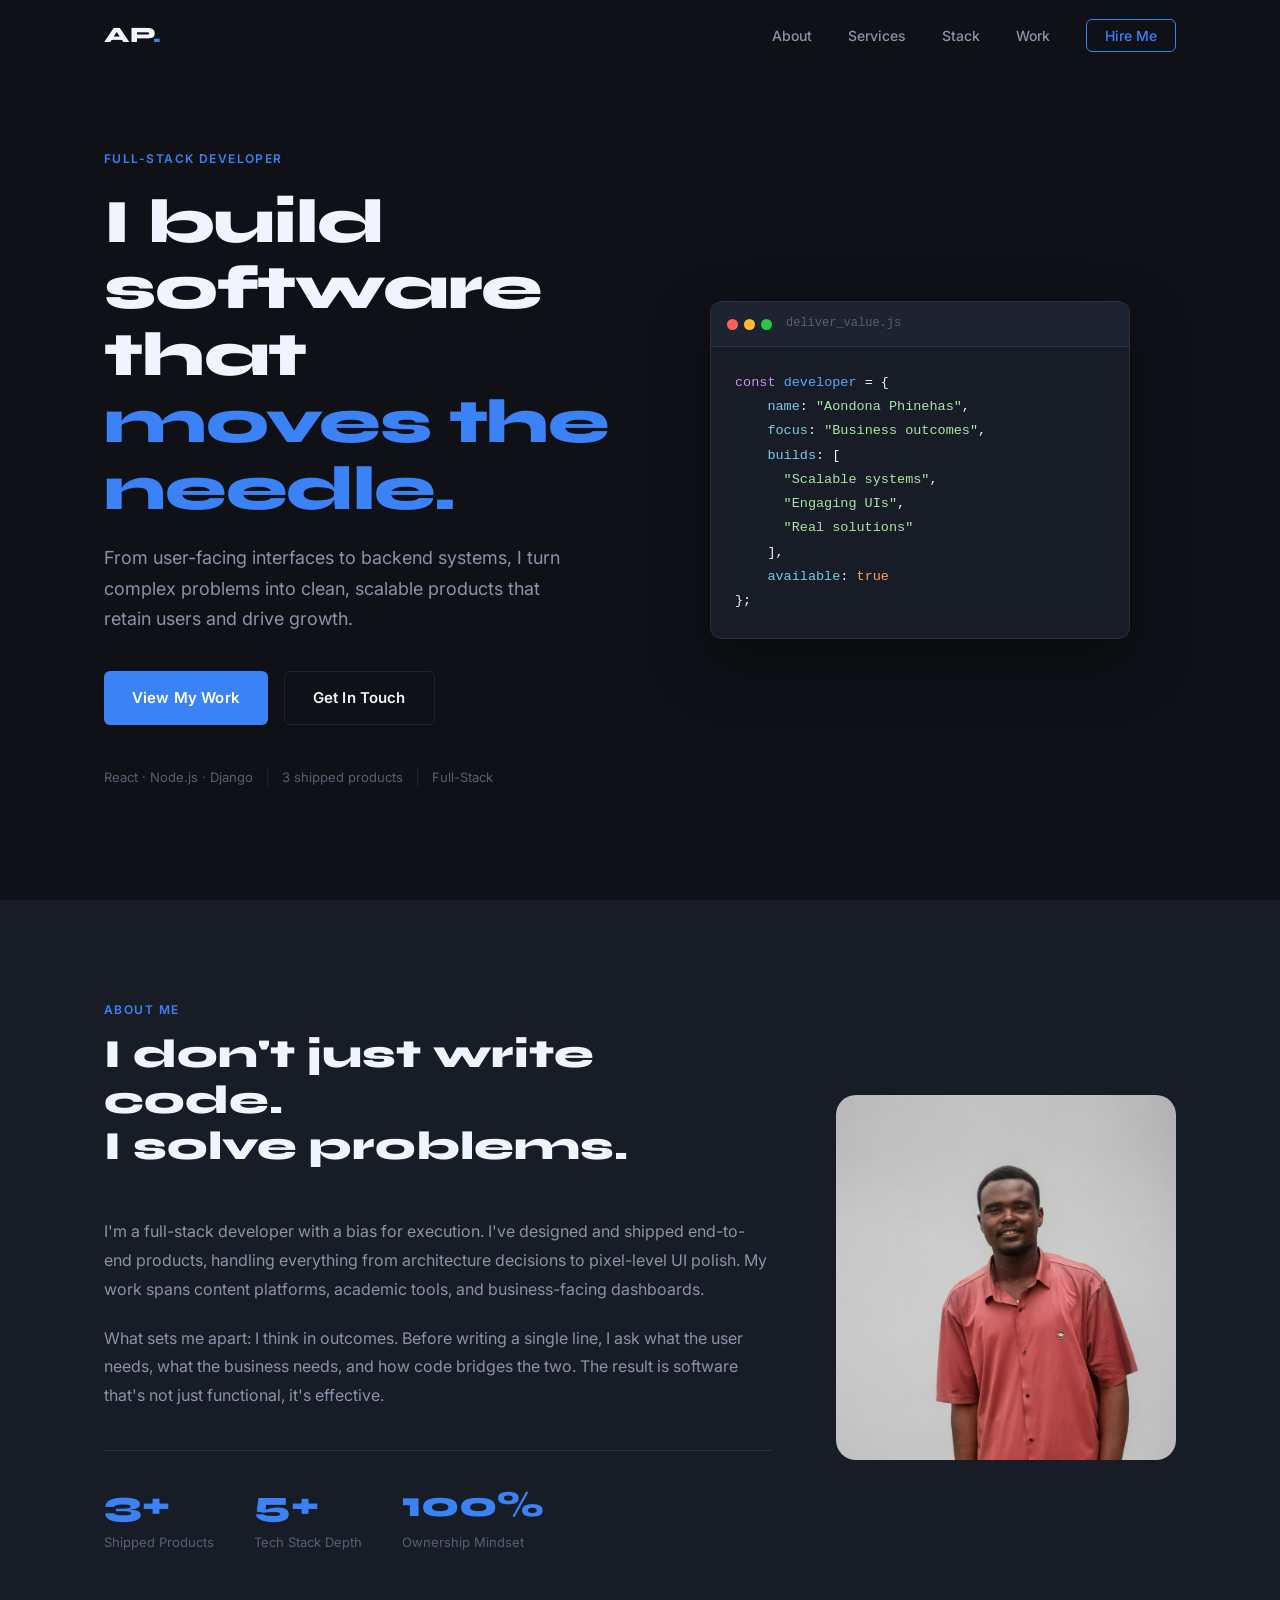
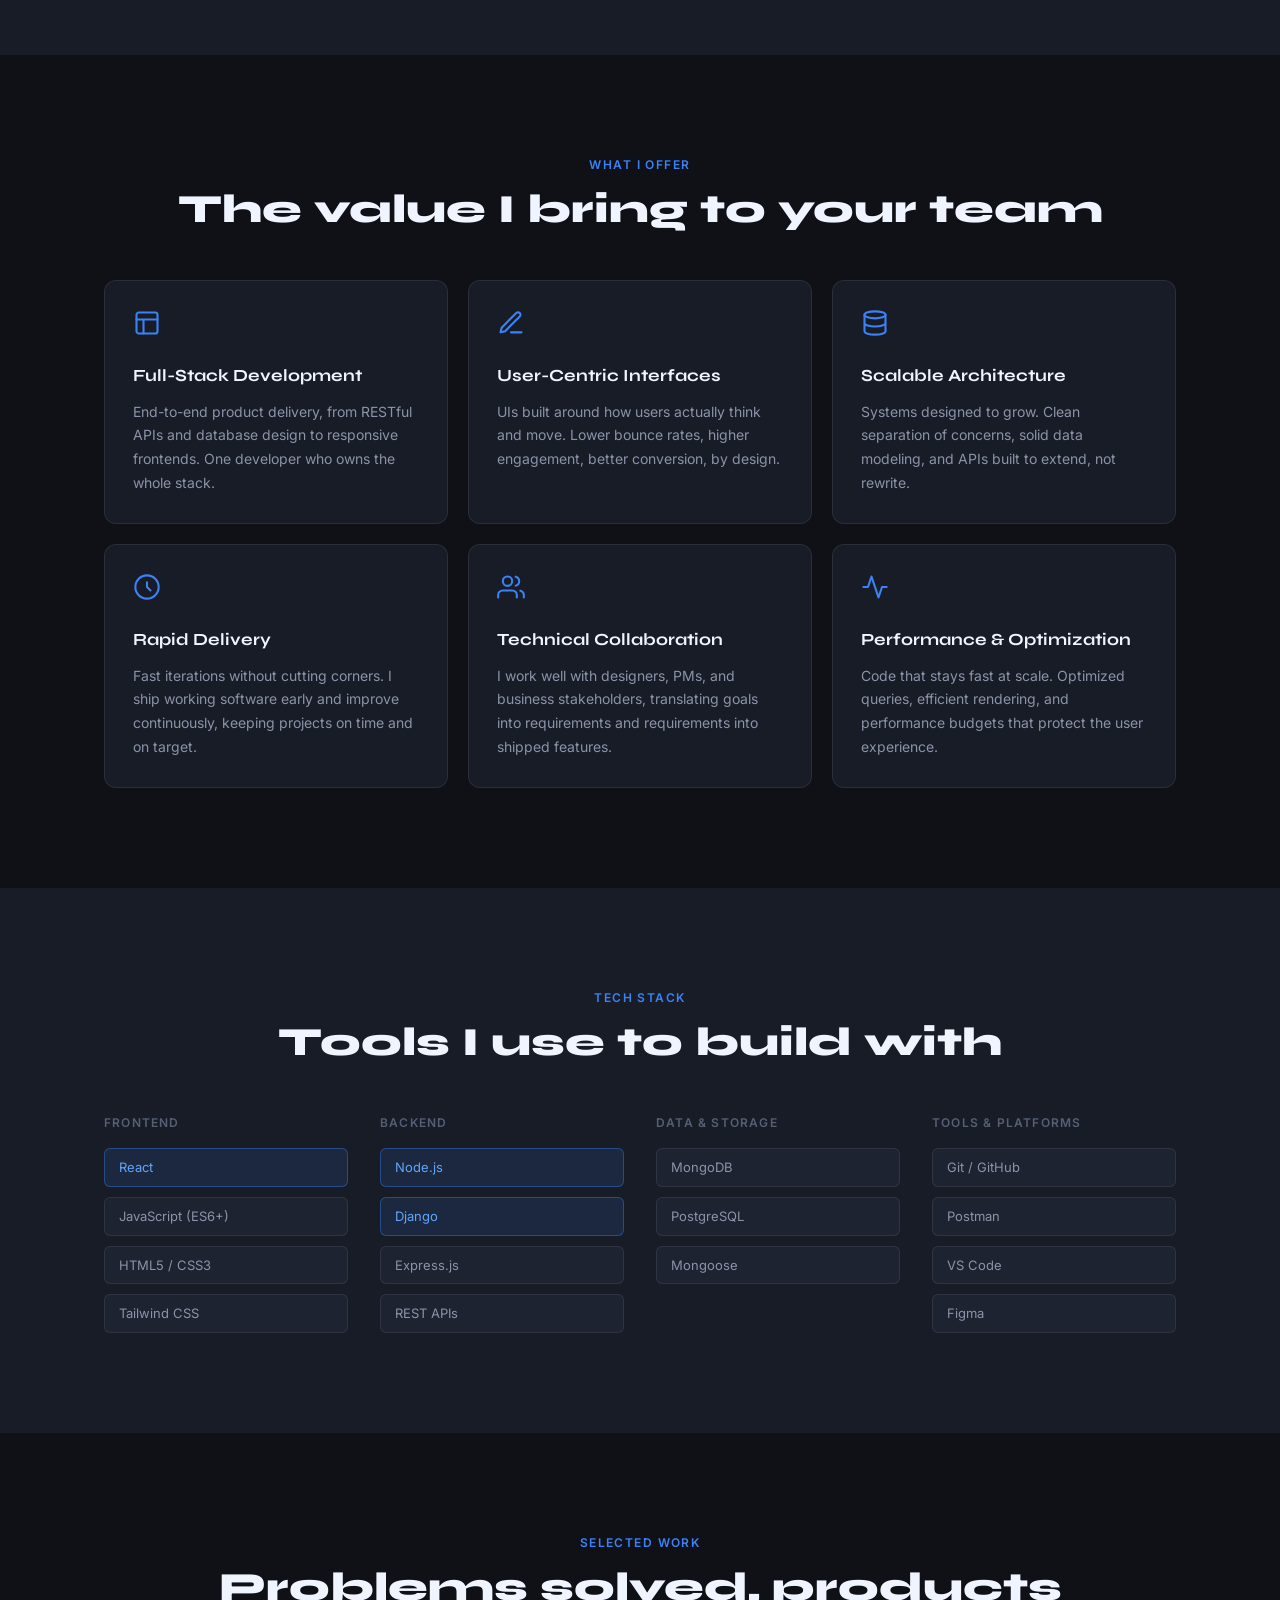
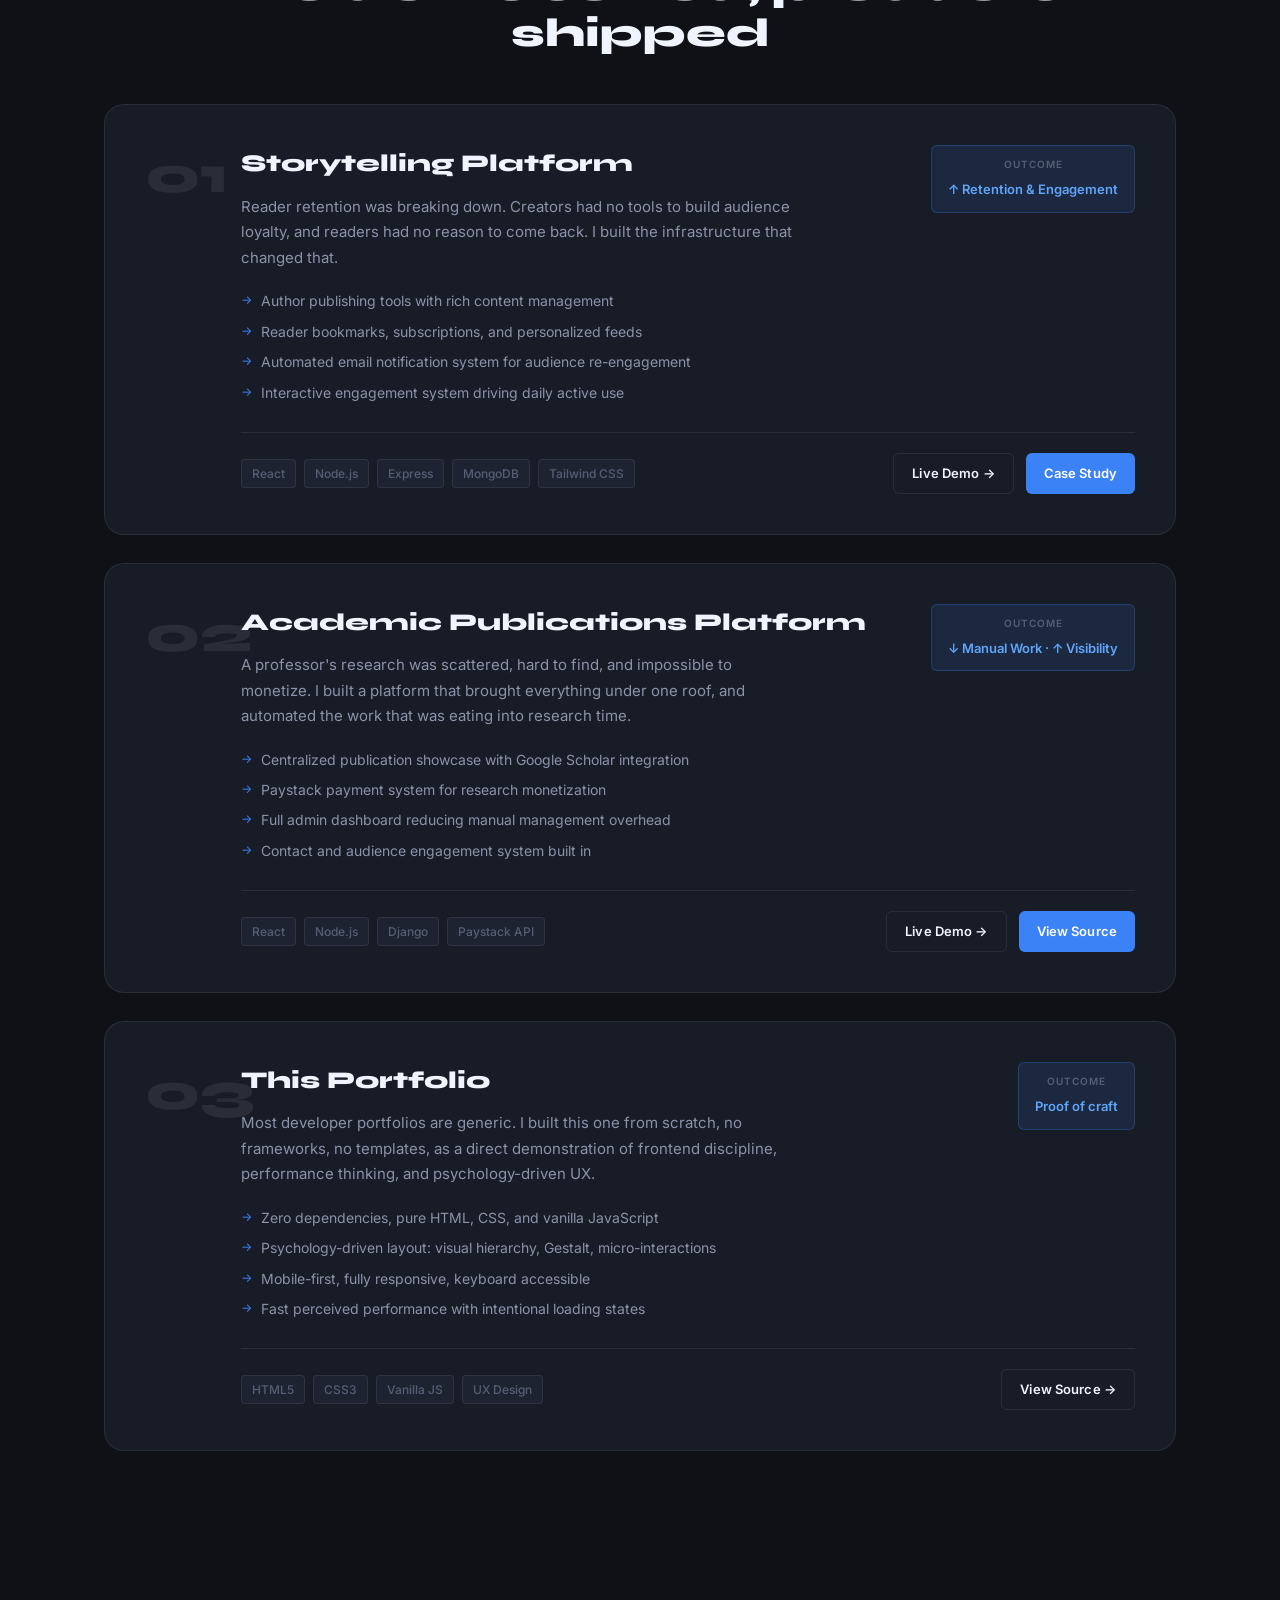
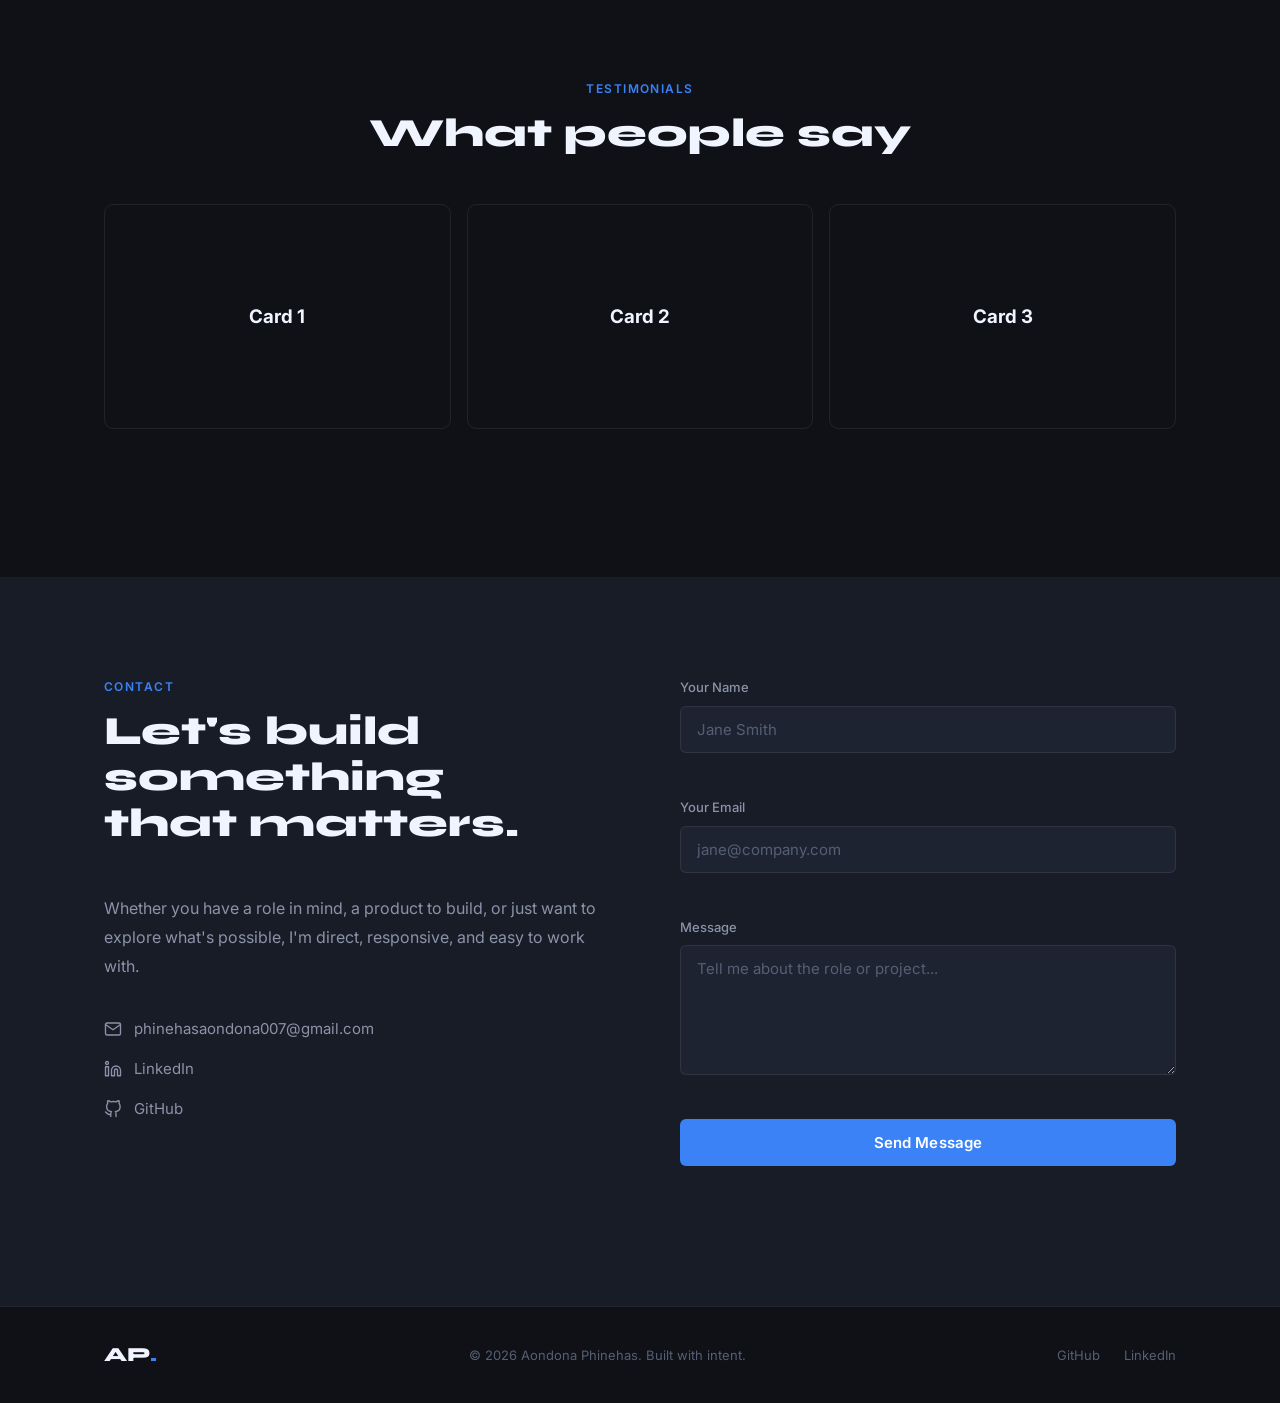
==== index.html @ 65d22b46 "changed index.html to root folder" ====
﻿<!DOCTYPE html>
<html lang="en">

<head>
    <meta charset="UTF-8" />
    <meta name="viewport" content="width=device-width, initial-scale=1.0" />
    <title>Aondona Phinehas, Full-Stack Developer</title>
    <meta name="description"
        content="Full-Stack Developer building scalable web applications that solve real business problems." />
    <link rel="stylesheet" href="../css/styles.css" />
    <link rel="preconnect" href="https://fonts.googleapis.com" />
    <link rel="preconnect" href="https://fonts.gstatic.com" crossorigin />
    <link href="https://fonts.googleapis.com/css2?family=Inter:wght@400;500;600&family=Syne:wght@700;800&display=swap"
        rel="stylesheet" />
</head>

<body>

    <!-- NAV -->
    <nav class="site-nav" id="siteNav">
        <div class="nav-inner">
            <a href="#hero" class="nav-wordmark">AP<span class="nav-dot">.</span></a>
            <ul class="nav-links" id="navLinks">
                <li><a href="#about">About</a></li>
                <li><a href="#services">Services</a></li>
                <li><a href="#stack">Stack</a></li>
                <li><a href="#projects">Work</a></li>
                <li><a href="#contact" class="nav-cta-link">Hire Me</a></li>
            </ul>
            <button class="nav-hamburger" id="navHamburger" aria-label="Toggle menu">
                <span></span><span></span><span></span>
            </button>
        </div>
    </nav>

    <!-- HERO -->
    <section class="hero" id="hero">
        <div class="hero-content">
            <p class="hero-eyebrow">Full-Stack Developer</p>
            <h1 class="hero-headline">
                I build software that<br />
                <span class="hero-highlight">moves the needle.</span>
            </h1>
            <p class="hero-subheadline">
                From user-facing interfaces to backend systems, I turn complex problems into
                clean, scalable products that retain users and drive growth.
            </p>
            <div class="hero-actions">
                <a href="#projects" class="btn btn-primary">View My Work</a>
                <a href="#contact" class="btn btn-ghost">Get In Touch</a>
            </div>
            <div class="hero-social-proof">
                <span class="proof-item">React · Node.js · Django</span>
                <span class="proof-divider">|</span>
                <span class="proof-item">3 shipped products</span>
                <span class="proof-divider">|</span>
                <span class="proof-item">Full-Stack</span>
            </div>
        </div>
        <div class="hero-visual" aria-hidden="true">
            <div class="hero-code-block">
                <div class="code-bar">
                    <span class="dot red"></span><span class="dot yellow"></span><span class="dot green"></span>
                    <span class="code-filename">deliver_value.js</span>
                </div>
                <pre class="code-body"><code><span class="c-keyword">const</span> <span class="c-var">developer</span> = {
    <span class="c-key">name</span>: <span class="c-str">"Aondona Phinehas"</span>,
    <span class="c-key">focus</span>: <span class="c-str">"Business outcomes"</span>,
    <span class="c-key">builds</span>: [
      <span class="c-str">"Scalable systems"</span>,
      <span class="c-str">"Engaging UIs"</span>,
      <span class="c-str">"Real solutions"</span>
    ],
    <span class="c-key">available</span>: <span class="c-bool">true</span>
};</code></pre>
            </div>
        </div>
    </section>

    <!-- ABOUT -->
    <section class="about section-pad" id="about">
        <div class="container">
            <div class="about-grid">
                <div class="about-text">
                    <p class="section-label">About Me</p>
                    <h2 class="section-heading">I don't just write code.<br />I solve problems.</h2>
                    <p class="about-body">
                        I'm a full-stack developer with a bias for execution. I've designed and shipped
                        end-to-end products, handling everything from architecture decisions to pixel-level
                        UI polish. My work spans content platforms, academic tools, and business-facing dashboards.
                    </p>
                    <p class="about-body">
                        What sets me apart: I think in outcomes. Before writing a single line, I ask what the
                        user needs, what the business needs, and how code bridges the two. The result is software
                        that's not just functional, it's effective.
                    </p>
                    <div class="about-stats">
                        <div class="stat-item">
                            <span class="stat-number">3+</span>
                            <span class="stat-label">Shipped Products</span>
                        </div>
                        <div class="stat-item">
                            <span class="stat-number">5+</span>
                            <span class="stat-label">Tech Stack Depth</span>
                        </div>
                        <div class="stat-item">
                            <span class="stat-number">100%</span>
                            <span class="stat-label">Ownership Mindset</span>
                        </div>
                    </div>
                </div>
                <div class="about-image-wrap">
                    <!-- <div class="about-image-placeholder">
              <div class="placeholder-initials">AP</div>
              <p class="placeholder-note">Your photo here</p>
            </div> -->
                    <img src="../assets/profile_pic.jpeg"
                        style="background-position: cover;background-size: cover; border-radius: 20px;" alt="AP">
                </div>
            </div>
        </div>
    </section>

    <!-- SERVICES -->
    <section class="services section-pad" id="services">
        <div class="container">
            <p class="section-label centered">What I Offer</p>
            <h2 class="section-heading centered">The value I bring to your team</h2>
            <div class="services-grid">

                <div class="service-card">
                    <div class="service-icon" aria-hidden="true">
                        <svg width="28" height="28" viewBox="0 0 24 24" fill="none" stroke="currentColor"
                            stroke-width="1.8" stroke-linecap="round" stroke-linejoin="round">
                            <rect x="3" y="3" width="18" height="18" rx="2" />
                            <path d="M3 9h18M9 21V9" />
                        </svg>
                    </div>
                    <h3 class="service-title">Full-Stack Development</h3>
                    <p class="service-description">
                        End-to-end product delivery, from RESTful APIs and database design to
                        responsive frontends. One developer who owns the whole stack.
                    </p>
                </div>

                <div class="service-card">
                    <div class="service-icon" aria-hidden="true">
                        <svg width="28" height="28" viewBox="0 0 24 24" fill="none" stroke="currentColor"
                            stroke-width="1.8" stroke-linecap="round" stroke-linejoin="round">
                            <path d="M12 20h9M16.5 3.5a2.121 2.121 0 013 3L7 19l-4 1 1-4L16.5 3.5z" />
                        </svg>
                    </div>
                    <h3 class="service-title">User-Centric Interfaces</h3>
                    <p class="service-description">
                        UIs built around how users actually think and move. Lower bounce rates,
                        higher engagement, better conversion, by design.
                    </p>
                </div>

                <div class="service-card">
                    <div class="service-icon" aria-hidden="true">
                        <svg width="28" height="28" viewBox="0 0 24 24" fill="none" stroke="currentColor"
                            stroke-width="1.8" stroke-linecap="round" stroke-linejoin="round">
                            <ellipse cx="12" cy="5" rx="9" ry="3" />
                            <path d="M21 12c0 1.66-4 3-9 3s-9-1.34-9-3M3 5v14c0 1.66 4 3 9 3s9-1.34 9-3V5" />
                        </svg>
                    </div>
                    <h3 class="service-title">Scalable Architecture</h3>
                    <p class="service-description">
                        Systems designed to grow. Clean separation of concerns, solid data
                        modeling, and APIs built to extend, not rewrite.
                    </p>
                </div>

                <div class="service-card">
                    <div class="service-icon" aria-hidden="true">
                        <svg width="28" height="28" viewBox="0 0 24 24" fill="none" stroke="currentColor"
                            stroke-width="1.8" stroke-linecap="round" stroke-linejoin="round">
                            <circle cx="12" cy="12" r="10" />
                            <path d="M12 8v4l3 3" />
                        </svg>
                    </div>
                    <h3 class="service-title">Rapid Delivery</h3>
                    <p class="service-description">
                        Fast iterations without cutting corners. I ship working software early
                        and improve continuously, keeping projects on time and on target.
                    </p>
                </div>

                <div class="service-card">
                    <div class="service-icon" aria-hidden="true">
                        <svg width="28" height="28" viewBox="0 0 24 24" fill="none" stroke="currentColor"
                            stroke-width="1.8" stroke-linecap="round" stroke-linejoin="round">
                            <path d="M17 21v-2a4 4 0 00-4-4H5a4 4 0 00-4 4v2" />
                            <circle cx="9" cy="7" r="4" />
                            <path d="M23 21v-2a4 4 0 00-3-3.87M16 3.13a4 4 0 010 7.75" />
                        </svg>
                    </div>
                    <h3 class="service-title">Technical Collaboration</h3>
                    <p class="service-description">
                        I work well with designers, PMs, and business stakeholders, translating
                        goals into requirements and requirements into shipped features.
                    </p>
                </div>

                <div class="service-card">
                    <div class="service-icon" aria-hidden="true">
                        <svg width="28" height="28" viewBox="0 0 24 24" fill="none" stroke="currentColor"
                            stroke-width="1.8" stroke-linecap="round" stroke-linejoin="round">
                            <polyline points="22 12 18 12 15 21 9 3 6 12 2 12" />
                        </svg>
                    </div>
                    <h3 class="service-title">Performance & Optimization</h3>
                    <p class="service-description">
                        Code that stays fast at scale. Optimized queries, efficient rendering,
                        and performance budgets that protect the user experience.
                    </p>
                </div>

            </div>
        </div>
    </section>

    <!-- TECH STACK -->
    <section class="stack section-pad" id="stack">
        <div class="container">
            <p class="section-label centered">Tech Stack</p>
            <h2 class="section-heading centered">Tools I use to build with</h2>
            <div class="stack-categories">

                <div class="stack-category">
                    <h4 class="stack-category-label">Frontend</h4>
                    <div class="stack-pills">
                        <span class="stack-pill primary">React</span>
                        <span class="stack-pill">JavaScript (ES6+)</span>
                        <span class="stack-pill">HTML5 / CSS3</span>
                        <span class="stack-pill">Tailwind CSS</span>
                    </div>
                </div>

                <div class="stack-category">
                    <h4 class="stack-category-label">Backend</h4>
                    <div class="stack-pills">
                        <span class="stack-pill primary">Node.js</span>
                        <span class="stack-pill primary">Django</span>
                        <span class="stack-pill">Express.js</span>
                        <span class="stack-pill">REST APIs</span>
                    </div>
                </div>

                <div class="stack-category">
                    <h4 class="stack-category-label">Data & Storage</h4>
                    <div class="stack-pills">
                        <span class="stack-pill">MongoDB</span>
                        <span class="stack-pill">PostgreSQL</span>
                        <span class="stack-pill">Mongoose</span>
                    </div>
                </div>

                <div class="stack-category">
                    <h4 class="stack-category-label">Tools & Platforms</h4>
                    <div class="stack-pills">
                        <span class="stack-pill">Git / GitHub</span>
                        <span class="stack-pill">Postman</span>
                        <span class="stack-pill">VS Code</span>
                        <span class="stack-pill">Figma</span>
                    </div>
                </div>

            </div>
        </div>
    </section>

    <!-- PROJECTS -->
    <section class="projects section-pad" id="projects">
        <div class="container">
            <p class="section-label centered">Selected Work</p>
            <h2 class="section-heading centered">Problems solved, products shipped</h2>

            <!-- Project 1 -->
            <article class="project-card" id="project-storytelling">
                <div class="project-number" aria-hidden="true">01</div>
                <div class="project-content">
                    <div class="project-header">
                        <div>
                            <h3 class="project-title">Storytelling Platform</h3>
                            <p class="project-problem">
                                Reader retention was breaking down. Creators had no tools to build audience loyalty,
                                and readers had no reason to come back. I built the infrastructure that changed that.
                            </p>
                        </div>
                        <div class="project-outcome-badge">
                            <span class="outcome-label">Outcome</span>
                            <span class="outcome-value">↑ Retention & Engagement</span>
                        </div>
                    </div>
                    <ul class="project-features">
                        <li>Author publishing tools with rich content management</li>
                        <li>Reader bookmarks, subscriptions, and personalized feeds</li>
                        <li>Automated email notification system for audience re-engagement</li>
                        <li>Interactive engagement system driving daily active use</li>
                    </ul>
                    <div class="project-footer">
                        <div class="project-tags">
                            <span class="tag">React</span>
                            <span class="tag">Node.js</span>
                            <span class="tag">Express</span>
                            <span class="tag">MongoDB</span>
                            <span class="tag">Tailwind CSS</span>
                        </div>
                        <div class="project-links">
                            <a href="https://gettystories.onrender.com" class="btn btn-sm btn-ghost">Live Demo →</a>
                            <a href="https://github.com/Mtsegh/blog-app" class="btn btn-sm btn-primary">Case
                                Study</a>
                        </div>
                    </div>
                </div>
            </article>

            <!-- Project 2 -->
            <article class="project-card" id="project-academic">
                <div class="project-number" aria-hidden="true">02</div>
                <div class="project-content">
                    <div class="project-header">
                        <div>
                            <h3 class="project-title">Academic Publications Platform</h3>
                            <p class="project-problem">
                                A professor's research was scattered, hard to find, and impossible to monetize.
                                I built a platform that brought everything under one roof, and automated the work
                                that was eating into research time.
                            </p>
                        </div>
                        <div class="project-outcome-badge">
                            <span class="outcome-label">Outcome</span>
                            <span class="outcome-value">↓ Manual Work · ↑ Visibility</span>
                        </div>
                    </div>
                    <ul class="project-features">
                        <li>Centralized publication showcase with Google Scholar integration</li>
                        <li>Paystack payment system for research monetization</li>
                        <li>Full admin dashboard reducing manual management overhead</li>
                        <li>Contact and audience engagement system built in</li>
                    </ul>
                    <div class="project-footer">
                        <div class="project-tags">
                            <span class="tag">React</span>
                            <span class="tag">Node.js</span>
                            <span class="tag">Django</span>
                            <span class="tag">Paystack API</span>
                        </div>
                        <div class="project-links">
                            <a href="https://mtsegh.pythonanywhere.com" class="btn btn-sm btn-ghost">Live Demo →</a>
                            <a href="https://github.com/Mtsegh/professor_app" class="btn btn-sm btn-primary">View
                                Source</a>
                        </div>
                    </div>
                </div>
            </article>

            <!-- Project 3 -->
            <article class="project-card" id="project-portfolio">
                <div class="project-number" aria-hidden="true">03</div>
                <div class="project-content">
                    <div class="project-header">
                        <div>
                            <h3 class="project-title">This Portfolio</h3>
                            <p class="project-problem">
                                Most developer portfolios are generic. I built this one from scratch, no frameworks,
                                no templates, as a direct demonstration of frontend discipline, performance thinking,
                                and psychology-driven UX.
                            </p>
                        </div>
                        <div class="project-outcome-badge">
                            <span class="outcome-label">Outcome</span>
                            <span class="outcome-value">Proof of craft</span>
                        </div>
                    </div>
                    <ul class="project-features">
                        <li>Zero dependencies, pure HTML, CSS, and vanilla JavaScript</li>
                        <li>Psychology-driven layout: visual hierarchy, Gestalt, micro-interactions</li>
                        <li>Mobile-first, fully responsive, keyboard accessible</li>
                        <li>Fast perceived performance with intentional loading states</li>
                    </ul>
                    <div class="project-footer">
                        <div class="project-tags">
                            <span class="tag">HTML5</span>
                            <span class="tag">CSS3</span>
                            <span class="tag">Vanilla JS</span>
                            <span class="tag">UX Design</span>
                        </div>
                        <div class="project-links">
                            <a href="#" class="btn btn-sm btn-ghost">View Source →</a>
                        </div>
                    </div>
                </div>
            </article>

        </div>
    </section>



    <!-- between #stack and #projects -->
    <section class="testimonials section-pad" id="testimonials">
        <div class="container">
            <p class="section-label centered">Testimonials</p>
            <h2 class="section-heading centered">What people say</h2>


            <div class="carousel">
                <h3 class="card">Card 1</h3>
                <h3 class="card">Card 2</h3>
                <h3 class="card">Card 3</h3>
                <h3 class="card">Card 4</h3>
                <h3 class="card">Card 5</h3>
                <h3 class="card">Card 6</h3>
                <h3 class="card">Card 7</h3>
                <h3 class="card">Card 8</h3>
                <h3 class="card">Card 9</h3>
                <h3 class="card">Card 10</h3>
                <h3 class="card">Card 11</h3>
                <h3 class="card">Card 12</h3>
            </div>
        </div>
    </section>

    <!-- CONTACT -->
    <section class="contact section-pad" id="contact">
        <div class="container">
            <div class="contact-grid">
                <div class="contact-text">
                    <p class="section-label">Contact</p>
                    <h2 class="section-heading">Let's build something<br />that matters.</h2>
                    <p class="contact-body">
                        Whether you have a role in mind, a product to build, or just want to explore
                        what's possible, I'm direct, responsive, and easy to work with.
                    </p>
                    <div class="contact-direct-links">
                        <a href="mailto:phinehasaondona007@gmail.com" class="contact-link">
                            <svg width="18" height="18" viewBox="0 0 24 24" fill="none" stroke="currentColor"
                                stroke-width="1.8" stroke-linecap="round" stroke-linejoin="round">
                                <path d="M4 4h16c1.1 0 2 .9 2 2v12c0 1.1-.9 2-2 2H4c-1.1 0-2-.9-2-2V6c0-1.1.9-2 2-2z" />
                                <polyline points="22,6 12,13 2,6" />
                            </svg>
                            phinehasaondona007@gmail.com
                        </a>
                        <a href="https://linkedin.com/in/phinehas-aondona-29b6482a4" target="_blank" rel="noopener"
                            class="contact-link">
                            <svg width="18" height="18" viewBox="0 0 24 24" fill="none" stroke="currentColor"
                                stroke-width="1.8" stroke-linecap="round" stroke-linejoin="round">
                                <path
                                    d="M16 8a6 6 0 016 6v7h-4v-7a2 2 0 00-2-2 2 2 0 00-2 2v7h-4v-7a6 6 0 016-6zM2 9h4v12H2z" />
                                <circle cx="4" cy="4" r="2" />
                            </svg>
                            LinkedIn
                        </a>
                        <a href="https://github.com/Mtsegh" target="_blank" rel="noopener" class="contact-link">
                            <svg width="18" height="18" viewBox="0 0 24 24" fill="none" stroke="currentColor"
                                stroke-width="1.8" stroke-linecap="round" stroke-linejoin="round">
                                <path
                                    d="M9 19c-5 1.5-5-2.5-7-3m14 6v-3.87a3.37 3.37 0 00-.94-2.61c3.14-.35 6.44-1.54 6.44-7A5.44 5.44 0 0020 4.77 5.07 5.07 0 0019.91 1S18.73.65 16 2.48a13.38 13.38 0 00-7 0C6.27.65 5.09 1 5.09 1A5.07 5.07 0 005 4.77a5.44 5.44 0 00-1.5 3.78c0 5.42 3.3 6.61 6.44 7A3.37 3.37 0 009 18.13V22" />
                            </svg>
                            GitHub
                        </a>
                    </div>
                </div>

                <form class="contact-form" id="contactForm" novalidate>
                    <div class="form-group">
                        <label for="senderName" class="form-label">Your Name</label>
                        <input type="text" id="senderName" name="senderName" class="form-input" placeholder="Jane Smith"
                            autocomplete="name" />
                        <span class="form-error" id="senderNameError"></span>
                    </div>
                    <div class="form-group">
                        <label for="senderEmail" class="form-label">Your Email</label>
                        <input type="email" id="senderEmail" name="senderEmail" class="form-input"
                            placeholder="jane@company.com" autocomplete="email" />
                        <span class="form-error" id="senderEmailError"></span>
                    </div>
                    <div class="form-group">
                        <label for="messageText" class="form-label">Message</label>
                        <textarea id="messageText" name="messageText" class="form-input form-textarea"
                            placeholder="Tell me about the role or project..." rows="5"></textarea>
                        <span class="form-error" id="messageTextError"></span>
                    </div>
                    <button type="submit" class="btn btn-primary btn-full" id="formSubmitButton">
                        <span id="formSubmitLabel">Send Message</span>
                    </button>
                    <p class="form-success-message" id="formSuccessMessage" aria-live="polite"></p>
                </form>
            </div>
        </div>
    </section>

    <!-- FOOTER -->
    <footer class="site-footer">
        <div class="container">
            <div class="footer-inner">
                <span class="footer-wordmark">AP<span class="nav-dot">.</span></span>
                <p class="footer-copy">© <span id="footerYear"></span> Aondona Phinehas. Built with intent.</p>
                <div class="footer-links">
                    <a href="https://github.com/Mtsegh" target="_blank" rel="noopener">GitHub</a>
                    <a href="https://www.linkedin.com/in/phinehas-aondona-29b6482a4" target="_blank"
                        rel="noopener">LinkedIn</a>
                </div>
            </div>
        </div>
    </footer>

    <script src="../js/script.js"></script>
</body>

</html>
---- css/styles.css ----
﻿/* =========================================
     DESIGN TOKENS
     ========================================= */
:root {
    --color-bg: #0f1117;
    --color-surface: #181c27;
    --color-surface-2: #1e2332;
    --color-border: rgba(255, 255, 255, 0.08);
    --color-accent: #3b82f6;
    --color-accent-dim: rgba(59, 130, 246, 0.12);
    --color-accent-hover: #60a5fa;
    --color-text-primary: #f0f4ff;
    --color-text-secondary: #8b93a8;
    --color-text-muted: #555f74;

    --font-display: 'Syne', sans-serif;
    --font-body: 'Inter', sans-serif;

    --radius-sm: 6px;
    --radius-md: 12px;
    --radius-lg: 20px;

    --transition-fast: 150ms ease;
    --transition-mid: 250ms ease;

    --max-width: 1120px;
    --section-gap: 100px;
}

/* =========================================
     RESET & BASE
     ========================================= */
*,
*::before,
*::after {
    box-sizing: border-box;
    margin: 0;
    padding: 0;
}

html {
    scroll-behavior: smooth;
    -webkit-text-size-adjust: 100%;
}

body {
    background-color: var(--color-bg);
    color: var(--color-text-primary);
    font-family: var(--font-body);
    font-size: 16px;
    line-height: 1.6;
    -webkit-font-smoothing: antialiased;
}

img {
    display: block;
    max-width: 100%;
}

a {
    color: inherit;
    text-decoration: none;
}

button {
    cursor: pointer;
    font-family: inherit;
    border: none;
    background: none;
}

ul {
    list-style: none;
}

/* =========================================
     LAYOUT UTILITIES
     ========================================= */
.container {
    width: 100%;
    max-width: var(--max-width);
    margin: 0 auto;
    padding: 0 24px;
}

.section-pad {
    padding: var(--section-gap) 0;
}

.section-label {
    font-family: var(--font-body);
    font-size: 12px;
    font-weight: 600;
    letter-spacing: 0.12em;
    text-transform: uppercase;
    color: var(--color-accent);
    margin-bottom: 12px;
    display: block;
}

.section-heading {
    font-family: var(--font-display);
    font-size: clamp(28px, 4vw, 40px);
    font-weight: 800;
    color: var(--color-text-primary);
    line-height: 1.15;
    margin-bottom: 48px;
}

.centered {
    text-align: center;
}

/* =========================================
     BUTTONS
     ========================================= */
.btn {
    display: inline-flex;
    align-items: center;
    gap: 8px;
    padding: 14px 28px;
    border-radius: var(--radius-sm);
    font-family: var(--font-body);
    font-size: 15px;
    font-weight: 600;
    letter-spacing: 0.01em;
    transition: background var(--transition-fast), color var(--transition-fast),
        box-shadow var(--transition-fast), transform var(--transition-fast);
    white-space: nowrap;
}

.btn:active {
    transform: scale(0.97);
}

.btn-primary {
    background-color: var(--color-accent);
    color: #fff;
}

.btn-primary:hover {
    background-color: var(--color-accent-hover);
    box-shadow: 0 0 24px rgba(59, 130, 246, 0.35);
}

.btn-ghost {
    background-color: transparent;
    color: var(--color-text-primary);
    border: 1.5px solid var(--color-border);
}

.btn-ghost:hover {
    border-color: var(--color-accent);
    color: var(--color-accent);
}

.btn-sm {
    padding: 9px 18px;
    font-size: 13px;
}

.btn-full {
    width: 100%;
    justify-content: center;
}

/* =========================================
     NAV
     ========================================= */
.site-nav {
    position: fixed;
    top: 0;
    left: 0;
    right: 0;
    z-index: 100;
    padding: 18px 0;
    transition: background var(--transition-mid), box-shadow var(--transition-mid);
}

.site-nav.nav-scrolled {
    background: rgba(15, 17, 23, 0.9);
    backdrop-filter: blur(16px);
    -webkit-backdrop-filter: blur(16px);
    box-shadow: 0 1px 0 var(--color-border);
}

.nav-inner {
    max-width: var(--max-width);
    margin: 0 auto;
    padding: 0 24px;
    display: flex;
    align-items: center;
    justify-content: space-between;
}

.nav-wordmark {
    font-family: var(--font-display);
    font-size: 22px;
    font-weight: 800;
    color: var(--color-text-primary);
    letter-spacing: -0.02em;
}

.nav-dot {
    color: var(--color-accent);
}

.nav-links {
    display: flex;
    align-items: center;
    gap: 36px;
}

.nav-links a {
    font-size: 14px;
    font-weight: 500;
    color: var(--color-text-secondary);
    transition: color var(--transition-fast);
}

.nav-links a:hover {
    color: var(--color-text-primary);
}

.nav-cta-link {
    color: var(--color-accent) !important;
    border: 1.5px solid var(--color-accent);
    padding: 7px 18px;
    border-radius: var(--radius-sm);
    transition: background var(--transition-fast) !important;
}

.nav-cta-link:hover {
    background: var(--color-accent-dim);
}

.nav-hamburger {
    display: none;
    flex-direction: column;
    gap: 5px;
    padding: 4px;
}

.nav-hamburger span {
    display: block;
    width: 24px;
    height: 2px;
    background: var(--color-text-primary);
    border-radius: 2px;
    transition: transform var(--transition-mid), opacity var(--transition-mid);
}

/* =========================================
     HERO
     ========================================= */
.hero {
    min-height: 100svh;
    display: grid;
    grid-template-columns: 1fr 1fr;
    align-items: center;
    gap: 48px;
    max-width: var(--max-width);
    margin: 0 auto;
    padding: 120px 24px 80px;
}

.hero-eyebrow {
    font-size: 12px;
    font-weight: 600;
    letter-spacing: 0.12em;
    text-transform: uppercase;
    color: var(--color-accent);
    margin-bottom: 20px;
}

.hero-headline {
    font-family: var(--font-display);
    font-size: clamp(36px, 5.5vw, 62px);
    font-weight: 800;
    line-height: 1.08;
    letter-spacing: -0.02em;
    margin-bottom: 20px;
}

.hero-highlight {
    color: var(--color-accent);
}

.hero-subheadline {
    font-size: clamp(16px, 1.8vw, 18px);
    color: var(--color-text-secondary);
    max-width: 480px;
    line-height: 1.7;
    margin-bottom: 36px;
}

.hero-actions {
    display: flex;
    gap: 16px;
    flex-wrap: wrap;
    margin-bottom: 40px;
}

.hero-social-proof {
    display: flex;
    align-items: center;
    gap: 12px;
    flex-wrap: wrap;
}

.proof-item {
    font-size: 13px;
    color: var(--color-text-muted);
}

.proof-divider {
    color: var(--color-border);
}

/* Hero code block */
.hero-visual {
    display: flex;
    justify-content: center;
    align-items: center;
}

.hero-code-block {
    background: var(--color-surface);
    border: 1px solid var(--color-border);
    border-radius: var(--radius-md);
    overflow: hidden;
    width: 100%;
    max-width: 420px;
    box-shadow: 0 24px 60px rgba(0, 0, 0, 0.4);
}

.code-bar {
    display: flex;
    align-items: center;
    gap: 6px;
    padding: 12px 16px;
    background: var(--color-surface-2);
    border-bottom: 1px solid var(--color-border);
}

.dot {
    width: 11px;
    height: 11px;
    border-radius: 50%;
}

.dot.red {
    background: #ff5f57;
}

.dot.yellow {
    background: #febc2e;
}

.dot.green {
    background: #28c840;
}

.code-filename {
    font-size: 12px;
    color: var(--color-text-muted);
    margin-left: 8px;
    font-family: 'Courier New', monospace;
}

.code-body {
    padding: 24px;
    font-family: 'Courier New', Courier, monospace;
    font-size: 13.5px;
    line-height: 1.8;
    overflow-x: auto;
}

code {
    display: block;
}

.c-keyword {
    color: #c792ea;
}

.c-var {
    color: var(--color-accent-hover);
}

.c-key {
    color: #7ec8e3;
}

.c-str {
    color: #a8e6a3;
}

.c-bool {
    color: #ff9e64;
}

/* =========================================
     ABOUT
     ========================================= */
.about {
    background: var(--color-surface);
}

.about-grid {
    display: grid;
    grid-template-columns: 1fr 340px;
    gap: 64px;
    align-items: center;
}

.about-body {
    color: var(--color-text-secondary);
    font-size: 16px;
    line-height: 1.8;
    margin-bottom: 20px;
}

.about-stats {
    display: flex;
    gap: 40px;
    margin-top: 40px;
    padding-top: 36px;
    border-top: 1px solid var(--color-border);
    flex-wrap: wrap;
}

.stat-number {
    display: block;
    font-family: var(--font-display);
    font-size: 36px;
    font-weight: 800;
    color: var(--color-accent);
    line-height: 1;
    margin-bottom: 6px;
}

.stat-label {
    font-size: 13px;
    color: var(--color-text-muted);
}

.about-image-wrap {
    display: flex;
    justify-content: center;
}

.about-image-placeholder {
    width: 280px;
    height: 340px;
    background: var(--color-surface-2);
    border: 2px dashed var(--color-border);
    border-radius: var(--radius-lg);
    display: flex;
    flex-direction: column;
    align-items: center;
    justify-content: center;
    gap: 12px;
}

.placeholder-initials {
    font-family: var(--font-display);
    font-size: 48px;
    font-weight: 800;
    color: var(--color-accent);
}

.placeholder-note {
    font-size: 13px;
    color: var(--color-text-muted);
}

/* =========================================
     SERVICES
     ========================================= */
.services-grid {
    display: grid;
    grid-template-columns: repeat(3, 1fr);
    gap: 20px;
}

.service-card {
    background: var(--color-surface);
    border: 1px solid var(--color-border);
    border-radius: var(--radius-md);
    padding: 28px;
    transition: border-color var(--transition-mid), box-shadow var(--transition-mid),
        transform var(--transition-mid);
}

.service-card:hover {
    border-color: var(--color-accent);
    box-shadow: 0 0 0 1px var(--color-accent-dim),
        0 12px 32px rgba(0, 0, 0, 0.3);
    transform: translateY(-3px);
}

.service-icon {
    color: var(--color-accent);
    margin-bottom: 18px;
    display: block;
}

.service-title {
    font-family: var(--font-display);
    font-size: 17px;
    font-weight: 700;
    margin-bottom: 10px;
    color: var(--color-text-primary);
}

.service-description {
    font-size: 14px;
    color: var(--color-text-secondary);
    line-height: 1.7;
}

/* =========================================
     STACK
     ========================================= */
.stack {
    background: var(--color-surface);
}

.stack-categories {
    display: grid;
    grid-template-columns: repeat(4, 1fr);
    gap: 32px;
}

.stack-category-label {
    font-size: 12px;
    font-weight: 600;
    letter-spacing: 0.1em;
    text-transform: uppercase;
    color: var(--color-text-muted);
    margin-bottom: 16px;
}

.stack-pills {
    display: flex;
    flex-direction: column;
    gap: 10px;
}

.stack-pill {
    display: inline-block;
    padding: 8px 14px;
    background: var(--color-surface-2);
    border: 1px solid var(--color-border);
    border-radius: var(--radius-sm);
    font-size: 13px;
    color: var(--color-text-secondary);
    transition: border-color var(--transition-fast), color var(--transition-fast);
}

.stack-pill:hover {
    border-color: var(--color-accent);
    color: var(--color-text-primary);
}

.stack-pill.primary {
    border-color: rgba(59, 130, 246, 0.4);
    color: var(--color-accent-hover);
    background: var(--color-accent-dim);
}

/* =========================================
     PROJECTS
     ========================================= */
.projects-list {
    display: flex;
    flex-direction: column;
    gap: 32px;
}

.project-card {
    background: var(--color-surface);
    border: 1px solid var(--color-border);
    border-radius: var(--radius-lg);
    padding: 40px;
    display: grid;
    grid-template-columns: 64px 1fr;
    gap: 32px;
    transition: border-color var(--transition-mid), box-shadow var(--transition-mid);
    margin-bottom: 28px;
}

.project-card:hover {
    border-color: rgba(59, 130, 246, 0.3);
    box-shadow: 0 8px 40px rgba(0, 0, 0, 0.3);
}

.project-number {
    font-family: var(--font-display);
    font-size: 52px;
    font-weight: 800;
    color: var(--color-border);
    line-height: 1;
    padding-top: 4px;
    user-select: none;
}

.project-header {
    display: flex;
    justify-content: space-between;
    align-items: flex-start;
    gap: 24px;
    margin-bottom: 20px;
    flex-wrap: wrap;
}

.project-title {
    font-family: var(--font-display);
    font-size: 24px;
    font-weight: 800;
    color: var(--color-text-primary);
    margin-bottom: 10px;
}

.project-problem {
    font-size: 15px;
    color: var(--color-text-secondary);
    line-height: 1.7;
    max-width: 560px;
}

.project-outcome-badge {
    flex-shrink: 0;
    background: var(--color-accent-dim);
    border: 1px solid rgba(59, 130, 246, 0.25);
    border-radius: var(--radius-sm);
    padding: 10px 16px;
    text-align: center;
}

.outcome-label {
    display: block;
    font-size: 10px;
    font-weight: 600;
    letter-spacing: 0.1em;
    text-transform: uppercase;
    color: var(--color-text-muted);
    margin-bottom: 4px;
}

.outcome-value {
    font-size: 13px;
    font-weight: 600;
    color: var(--color-accent-hover);
}

.project-features {
    display: flex;
    flex-direction: column;
    gap: 8px;
    margin-bottom: 28px;
    padding-left: 0;
}

.project-features li {
    font-size: 14px;
    color: var(--color-text-secondary);
    padding-left: 20px;
    position: relative;
}

.project-features li::before {
    content: '→';
    position: absolute;
    left: 0;
    color: var(--color-accent);
    font-size: 12px;
}

.project-footer {
    display: flex;
    align-items: center;
    justify-content: space-between;
    gap: 16px;
    flex-wrap: wrap;
    padding-top: 20px;
    border-top: 1px solid var(--color-border);
}

.project-tags {
    display: flex;
    flex-wrap: wrap;
    gap: 8px;
}

.tag {
    font-size: 12px;
    font-weight: 500;
    padding: 4px 10px;
    background: var(--color-surface-2);
    border: 1px solid var(--color-border);
    border-radius: 4px;
    color: var(--color-text-muted);
}

.project-links {
    display: flex;
    gap: 12px;
    flex-shrink: 0;
}

/* =========================================
     CONTACT
     ========================================= */
.contact {
    background: var(--color-surface);
}

.contact-grid {
    display: grid;
    grid-template-columns: 1fr 1fr;
    gap: 80px;
    align-items: start;
}

.contact-body {
    font-size: 16px;
    color: var(--color-text-secondary);
    line-height: 1.8;
    margin-bottom: 36px;
}

.contact-direct-links {
    display: flex;
    flex-direction: column;
    gap: 16px;
}

.contact-link {
    display: flex;
    align-items: center;
    gap: 12px;
    font-size: 15px;
    color: var(--color-text-secondary);
    transition: color var(--transition-fast);
}

.contact-link:hover {
    color: var(--color-accent);
}

.contact-link svg {
    flex-shrink: 0;
}

/* Form */
.contact-form {
    display: flex;
    flex-direction: column;
    gap: 20px;
}

.form-group {
    display: flex;
    flex-direction: column;
    gap: 8px;
}

.form-label {
    font-size: 13px;
    font-weight: 500;
    color: var(--color-text-secondary);
}

.form-input {
    background: var(--color-surface-2);
    border: 1.5px solid var(--color-border);
    border-radius: var(--radius-sm);
    padding: 13px 16px;
    font-family: var(--font-body);
    font-size: 15px;
    color: var(--color-text-primary);
    outline: none;
    transition: border-color var(--transition-fast), box-shadow var(--transition-fast);
    width: 100%;
}

.form-input::placeholder {
    color: var(--color-text-muted);
}

.form-input:focus {
    border-color: var(--color-accent);
    box-shadow: 0 0 0 3px var(--color-accent-dim);
}

.form-textarea {
    resize: vertical;
    min-height: 130px;
}

.form-error {
    font-size: 12px;
    color: #f87171;
    min-height: 16px;
}

.form-input.input-error {
    border-color: #f87171;
}

.form-success-message {
    font-size: 14px;
    color: #34d399;
    text-align: center;
    min-height: 20px;
}

/* =========================================
     FOOTER
     ========================================= */
.site-footer {
    padding: 32px 0;
    border-top: 1px solid var(--color-border);
}

.footer-inner {
    display: flex;
    align-items: center;
    justify-content: space-between;
    flex-wrap: wrap;
    gap: 16px;
}

.footer-wordmark {
    font-family: var(--font-display);
    font-size: 20px;
    font-weight: 800;
}

.footer-copy {
    font-size: 13px;
    color: var(--color-text-muted);
}

.footer-links {
    display: flex;
    gap: 24px;
}

.footer-links a {
    font-size: 13px;
    color: var(--color-text-muted);
    transition: color var(--transition-fast);
}

.footer-links a:hover {
    color: var(--color-accent);
}

/* =========================================
     REVEAL ANIMATION
     ========================================= */
.reveal {
    opacity: 0;
    transform: translateY(24px);
    transition: opacity 0.55s ease, transform 0.55s ease;
}

.reveal.visible {
    opacity: 1;
    transform: translateY(0);
}

@media (prefers-reduced-motion: reduce) {
    .reveal {
        opacity: 1;
        transform: none;
        transition: none;
    }

    html {
        scroll-behavior: auto;
    }
}

/* =========================================
     RESPONSIVE, TABLET
     ========================================= */
@media (max-width: 1024px) {
    .hero {
        grid-template-columns: 1fr;
        text-align: center;
        padding-top: 100px;
    }

    .hero-subheadline {
        margin: 0 auto 36px;
    }

    .hero-actions {
        justify-content: center;
    }

    .hero-social-proof {
        justify-content: center;
    }

    .hero-visual {
        display: none;
    }

    .about-grid {
        grid-template-columns: 1fr;
    }

    .about-image-wrap {
        display: none;
    }

    .stack-categories {
        grid-template-columns: repeat(2, 1fr);
    }

    .services-grid {
        grid-template-columns: repeat(2, 1fr);
    }

    .contact-grid {
        grid-template-columns: 1fr;
        gap: 48px;
    }
}

/* =========================================
     RESPONSIVE, MOBILE
     ========================================= */
@media (max-width: 640px) {
    :root {
        --section-gap: 64px;
    }

    .nav-links {
        display: none;
        position: fixed;
        top: 0;
        left: 0;
        right: 0;
        bottom: 0;
        background: var(--color-bg);
        flex-direction: column;
        align-items: center;
        justify-content: center;
        gap: 32px;
        z-index: 99;
    }

    .nav-links.nav-open {
        display: flex;
    }

    .nav-links a {
        font-size: 22px;
        font-weight: 600;
    }

    .nav-hamburger {
        display: flex;
        z-index: 101;
    }

    .nav-hamburger.menu-open span:nth-child(1) {
        transform: translateY(7px) rotate(45deg);
    }

    .nav-hamburger.menu-open span:nth-child(2) {
        opacity: 0;
    }

    .nav-hamburger.menu-open span:nth-child(3) {
        transform: translateY(-7px) rotate(-45deg);
    }

    .services-grid {
        grid-template-columns: 1fr;
    }

    .stack-categories {
        grid-template-columns: 1fr 1fr;
        gap: 24px;
    }

    .project-card {
        grid-template-columns: 1fr;
        padding: 28px;
        gap: 16px;
    }

    .project-number {
        font-size: 36px;
    }

    .project-header {
        flex-direction: column;
    }

    .project-outcome-badge {
        align-self: flex-start;
    }

    .project-footer {
        flex-direction: column;
        align-items: flex-start;
    }

    .about-stats {
        gap: 28px;
    }

    .footer-inner {
        flex-direction: column;
        text-align: center;
    }

    .footer-links {
        justify-content: center;
    }

    .section-heading {
        margin-bottom: 32px;
    }
}

.carousel {
    display: flex;
    gap: 1em;
    overflow-x: auto;
    margin: 3em auto;
    scroll-behavior: smooth;
    anchor-name: --carousel;
    scroll-snap-type: x mandatory;
    scroll-marker-group: after;
}

.carousel::scroll-marker-group {
    display: flex;
    justify-content: center;
    gap: .5em;
}

.carousel::-webkit-scrollbar {
    display: none;
}

.carousel::scroll-button(right),
.carousel::scroll-button(left) {
    content: '\2192';
    border: none;
    background-color: var(--color-accent);
    font-family: Consolas;
    font-size: 3em;
    color: var(--primary-color);
    height: 60px;
    width: 60px;
    border-radius: 50%;
    padding-bottom: .1em;
    cursor: pointer;
    position: fixed;
    position-anchor: --carousel;
    position-area: right center;
    translate: -50%;
}

.carousel::scroll-button(left) {
    content: '\2190';
    position-area: left center;
    translate: 50%;
}

.carousel::scroll-button(right):disabled,
.carousel::scroll-button(left):disabled {
    opacity: 0.5;
    cursor: auto;
}

.card {
    scroll-snap-align: start;
    flex: 0 0 calc((100% - 32px) / 3);
    height: 12em;
    /* background-color: var(--primary-color); */
    padding: 1em;
    border-radius: .5em;
    border: 1px solid var(--color-border);
    text-align: center;
    align-content: center;
}

.card::scroll-marker {
    content: '';
    height: 10px;
    width: 10px;
    background-color: var(--color-text-secondary);
    border-radius: 50%;
}

.card::scroll-marker:target-current {
    background-color: var(--color-accent);
}

@media (max-width: 768px) {
    .card {
        flex: 0 0 calc((100% - 16px) / 2);
    }
}

/* 1 card on mobile */
@media (max-width: 640px) {
    .card {
        flex: 0 0 100%;
    }
}
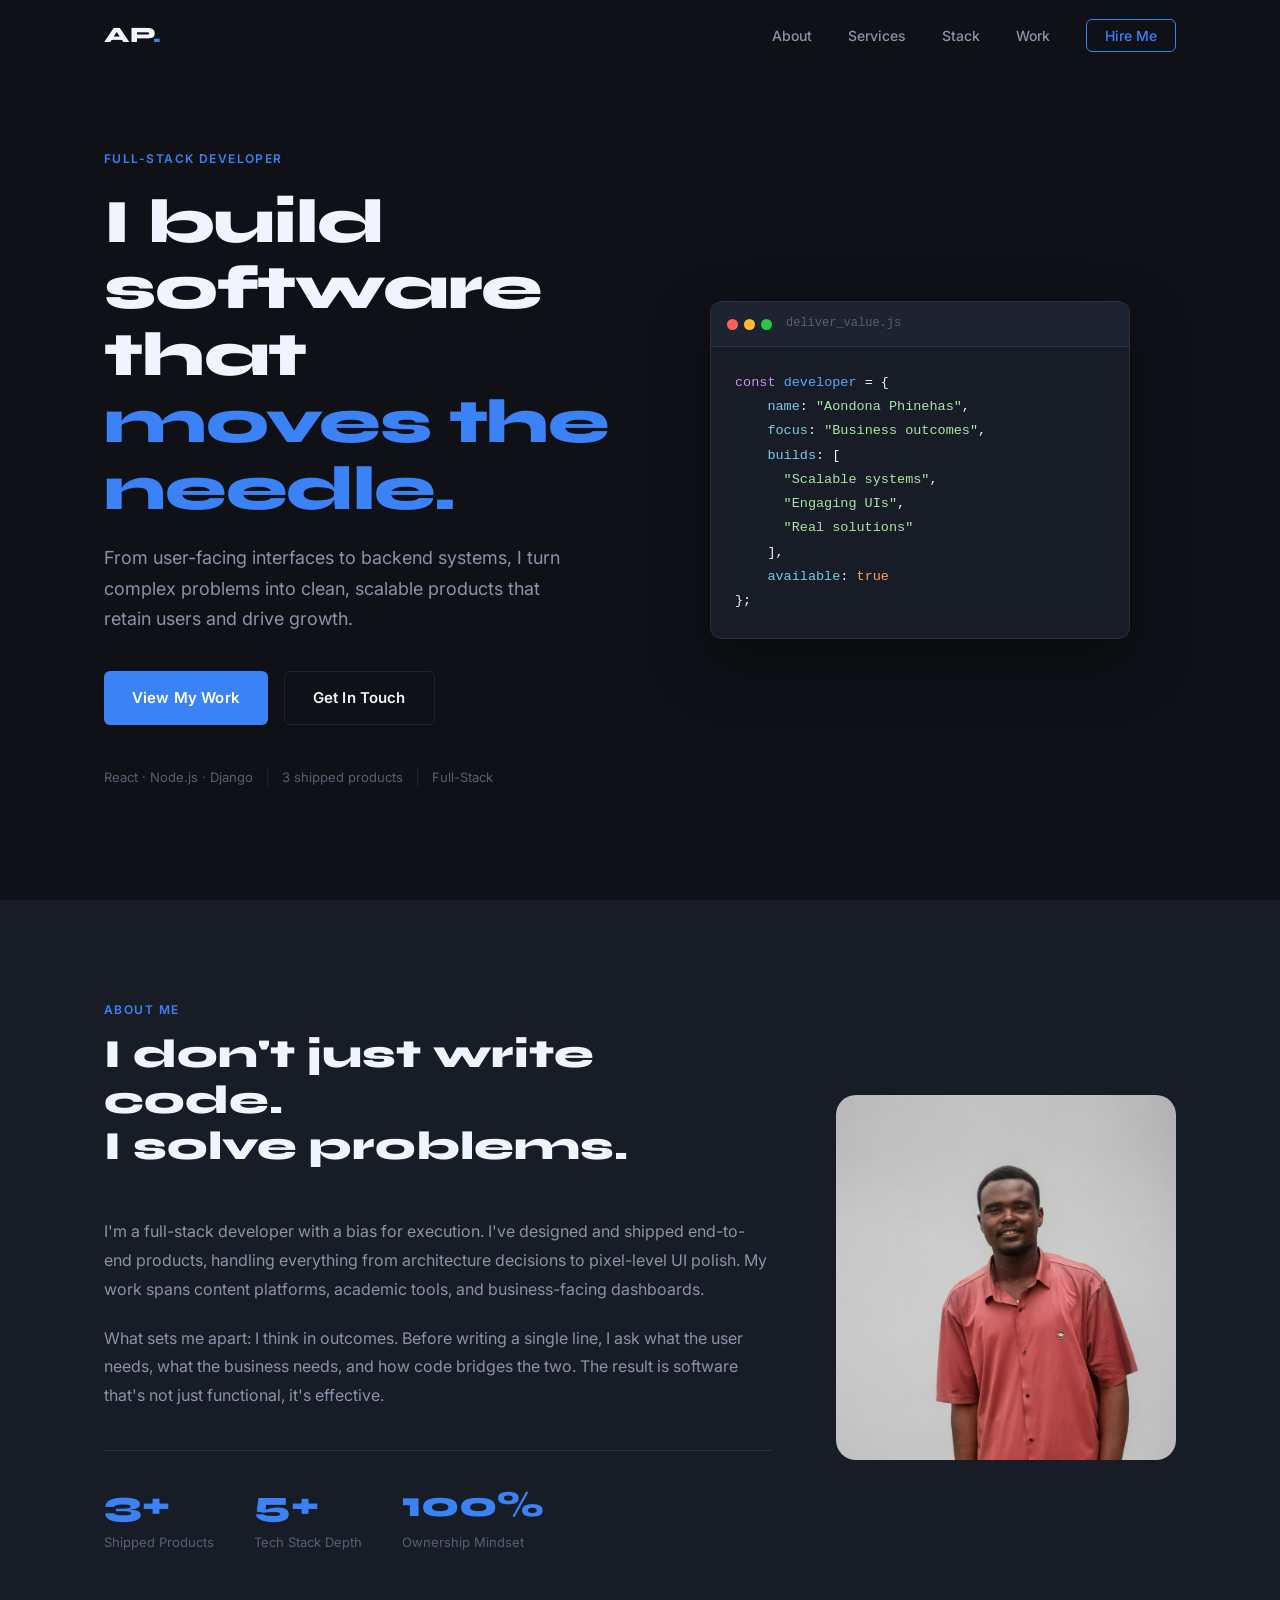
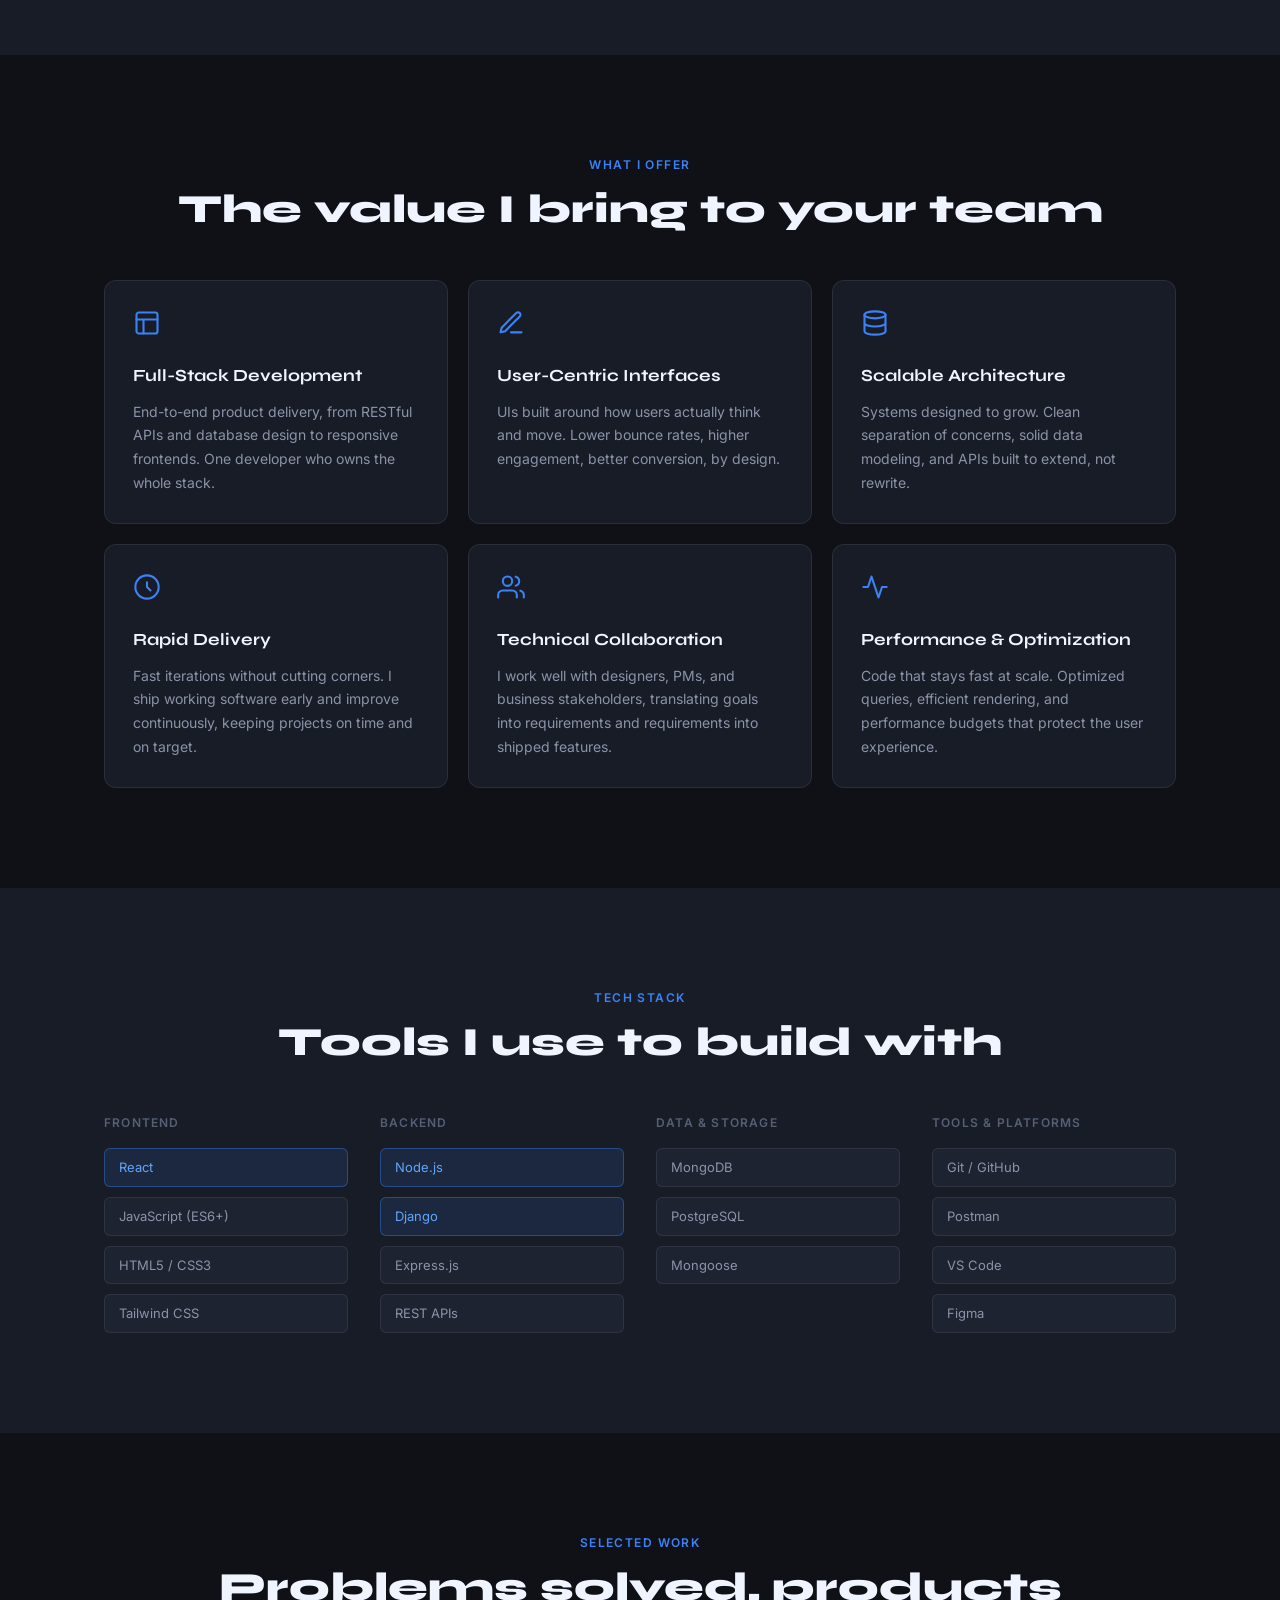
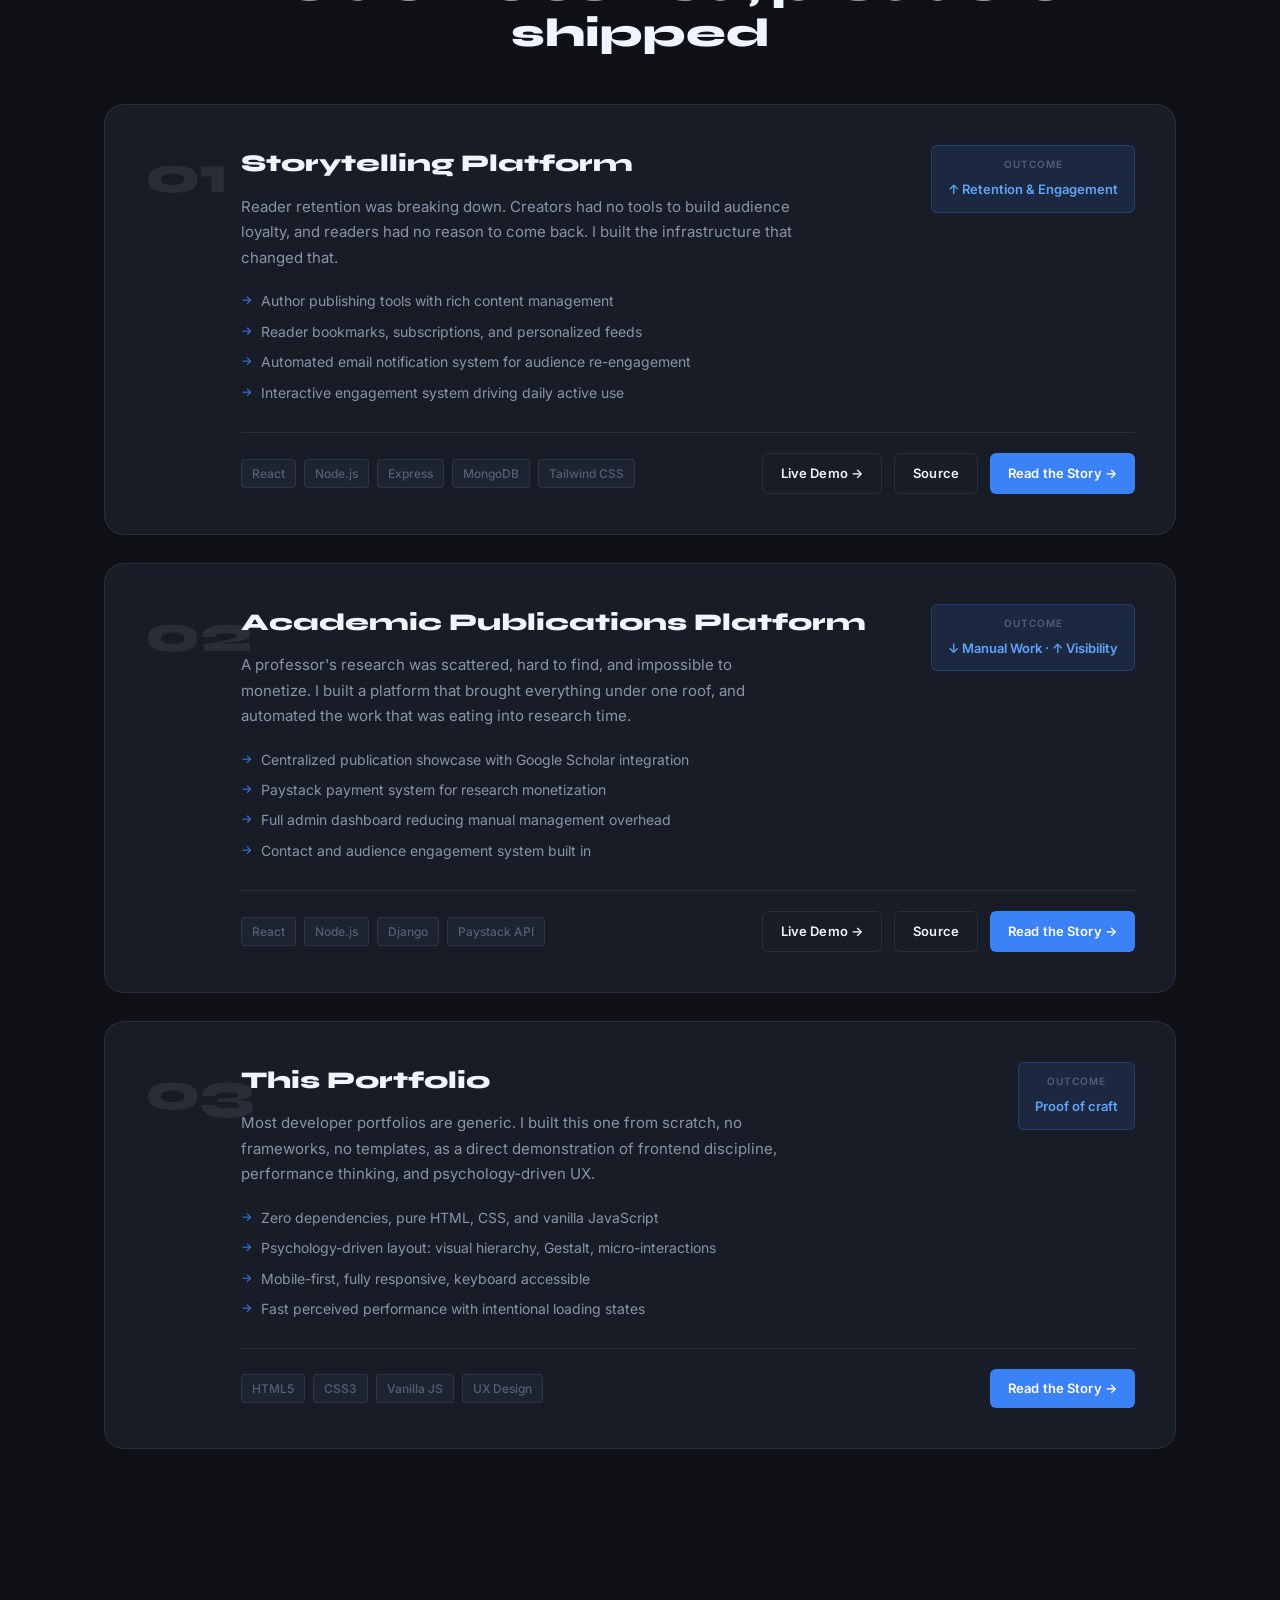
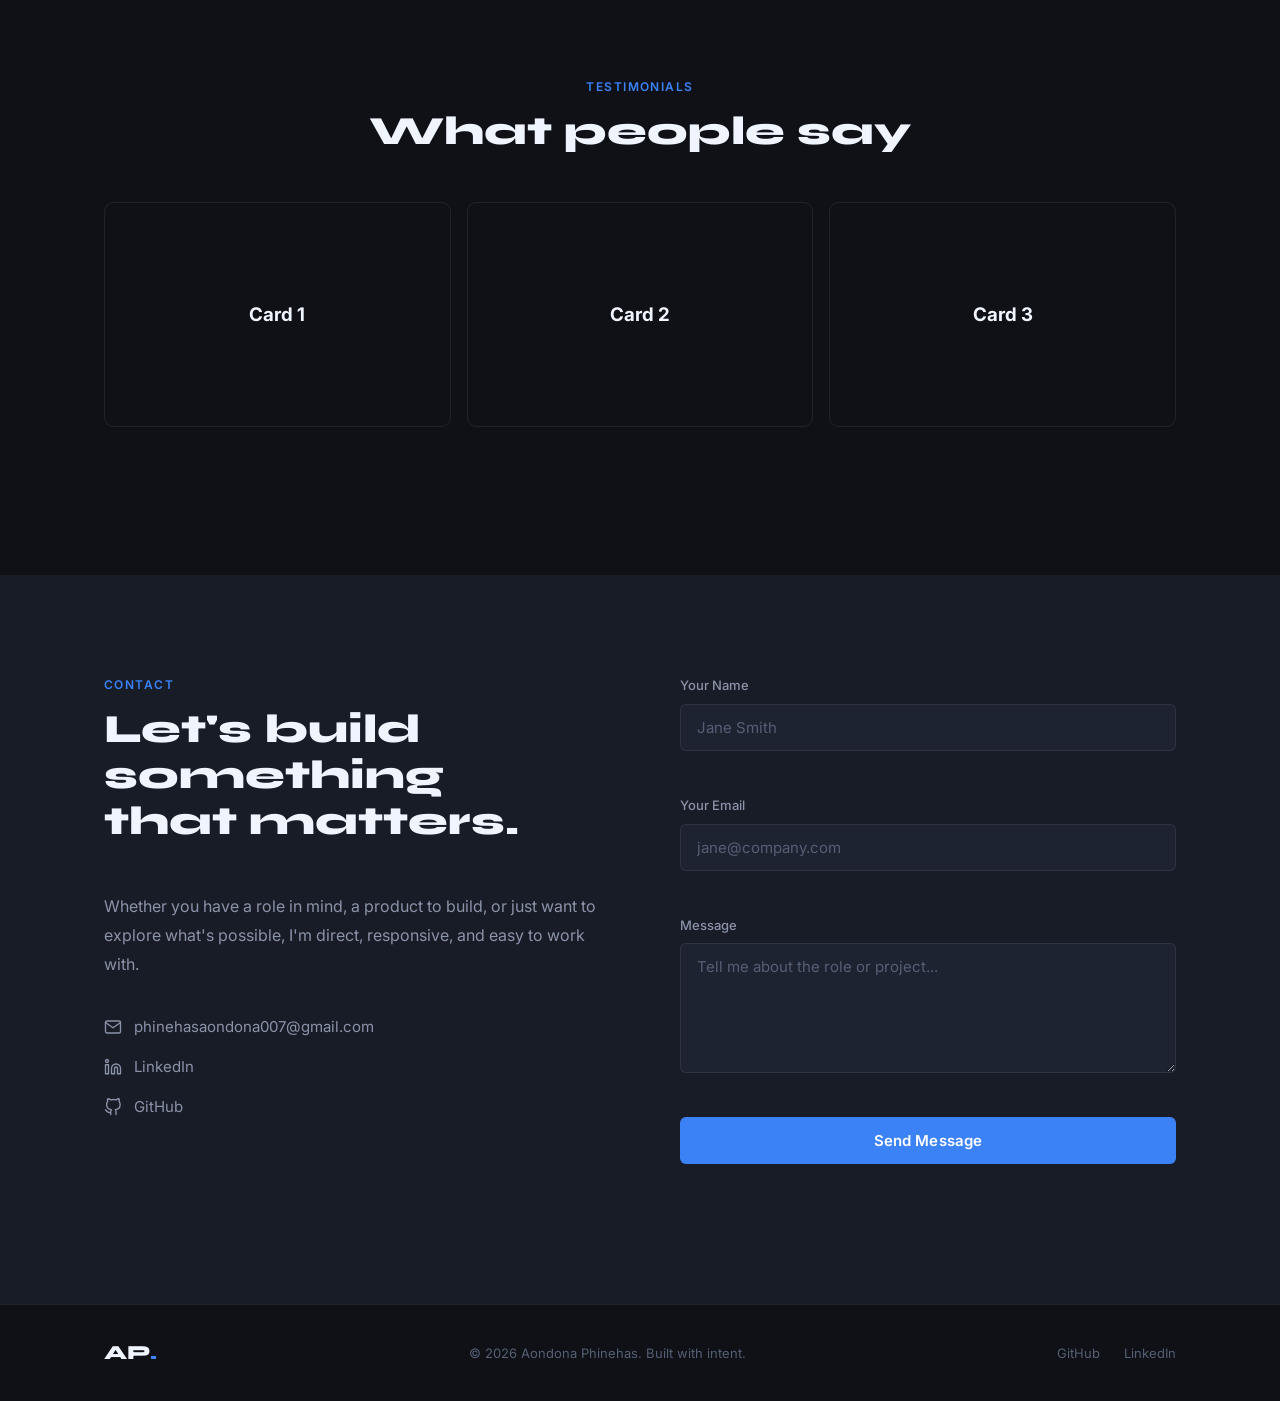
==== commit 8d12f28f: "Create project description pages with challenges and solutions for each website built (6aa027c969951" ====
--- a/index.html
+++ b/index.html
@@ -310,8 +310,8 @@
                         </div>
                         <div class="project-links">
                             <a href="https://gettystories.onrender.com" class="btn btn-sm btn-ghost">Live Demo →</a>
-                            <a href="https://github.com/Mtsegh/blog-app" class="btn btn-sm btn-primary">Case
-                                Study</a>
+                            <a href="https://github.com/Mtsegh/blog-app" class="btn btn-sm btn-ghost">Source</a>
+                            <a href="projects/storytelling.html" class="btn btn-sm btn-primary">Read the Story →</a>
                         </div>
                     </div>
                 </div>
@@ -349,9 +349,9 @@
                             <span class="tag">Paystack API</span>
                         </div>
                         <div class="project-links">
-                            <a href="https://mtsegh.pythonanywhere.com" class="btn btn-sm btn-ghost">Live Demo →</a>
-                            <a href="https://github.com/Mtsegh/professor_app" class="btn btn-sm btn-primary">View
-                                Source</a>
+                            <a href="https://profapihom.com" class="btn btn-sm btn-ghost">Live Demo →</a>
+                            <a href="https://github.com/Mtsegh/professor_app" class="btn btn-sm btn-ghost">Source</a>
+                            <a href="projects/academic.html" class="btn btn-sm btn-primary">Read the Story →</a>
                         </div>
                     </div>
                 </div>
@@ -389,7 +389,7 @@
                             <span class="tag">UX Design</span>
                         </div>
                         <div class="project-links">
-                            <a href="#" class="btn btn-sm btn-ghost">View Source →</a>
+                            <a href="projects/portfolio.html" class="btn btn-sm btn-primary">Read the Story →</a>
                         </div>
                     </div>
                 </div>
--- a/css/styles.css
+++ b/css/styles.css
@@ -1119,4 +1119,275 @@
     .card {
         flex: 0 0 100%;
     }
+}
+
+/* =========================================
+     CASE STUDY PAGES
+     ========================================= */
+.case-hero {
+    padding: 156px 0 56px;
+    background: var(--color-surface);
+    border-bottom: 1px solid var(--color-border);
+}
+
+.case-back-link {
+    display: inline-flex;
+    align-items: center;
+    gap: 6px;
+    font-size: 13px;
+    font-weight: 500;
+    color: var(--color-text-secondary);
+    margin-bottom: 32px;
+    transition: color var(--transition-fast), transform var(--transition-fast);
+}
+
+.case-back-link:hover {
+    color: var(--color-accent);
+    transform: translateX(-3px);
+}
+
+.case-accent-line {
+    width: 56px;
+    height: 3px;
+    background: var(--color-accent);
+    border-radius: 2px;
+    margin-bottom: 24px;
+    transform: scaleX(0);
+    transform-origin: left;
+    animation: caseLineGrow 0.7s ease 0.1s forwards;
+}
+
+.case-eyebrow {
+    font-size: 12px;
+    font-weight: 600;
+    letter-spacing: 0.12em;
+    text-transform: uppercase;
+    color: var(--color-accent);
+    margin-bottom: 14px;
+    display: block;
+}
+
+.case-title {
+    font-family: var(--font-display);
+    font-size: clamp(32px, 5vw, 52px);
+    font-weight: 800;
+    line-height: 1.1;
+    letter-spacing: -0.02em;
+    color: var(--color-text-primary);
+    margin-bottom: 20px;
+}
+
+.case-summary {
+    font-size: clamp(15px, 1.6vw, 17px);
+    color: var(--color-text-secondary);
+    line-height: 1.75;
+    max-width: 620px;
+    margin-bottom: 32px;
+}
+
+.case-meta-row {
+    display: flex;
+    align-items: center;
+    justify-content: space-between;
+    gap: 24px;
+    flex-wrap: wrap;
+    margin-bottom: 28px;
+}
+
+.case-links {
+    display: flex;
+    gap: 12px;
+    flex-wrap: wrap;
+}
+
+.case-note {
+    font-size: 13px;
+    color: var(--color-text-muted);
+}
+
+.case-section {
+    max-width: 720px;
+}
+
+.case-step {
+    padding: 56px 0;
+    border-bottom: 1px solid var(--color-border);
+}
+
+.case-step:last-of-type {
+    border-bottom: none;
+}
+
+.case-step-marker {
+    display: inline-flex;
+    align-items: center;
+    justify-content: center;
+    width: 36px;
+    height: 36px;
+    border-radius: 50%;
+    background: var(--color-accent-dim);
+    border: 1px solid rgba(59, 130, 246, 0.3);
+    color: var(--color-accent-hover);
+    font-family: var(--font-display);
+    font-weight: 800;
+    font-size: 14px;
+    margin-bottom: 20px;
+    transition: transform var(--transition-mid);
+}
+
+.case-step:hover .case-step-marker {
+    transform: scale(1.08);
+}
+
+.case-step-title {
+    font-family: var(--font-display);
+    font-size: 24px;
+    font-weight: 800;
+    color: var(--color-text-primary);
+    margin-bottom: 18px;
+}
+
+.case-narrative p {
+    color: var(--color-text-secondary);
+    font-size: 16px;
+    line-height: 1.8;
+    margin-bottom: 16px;
+}
+
+.case-narrative p:last-child {
+    margin-bottom: 0;
+}
+
+.case-narrative strong {
+    color: var(--color-text-primary);
+    font-weight: 600;
+}
+
+.case-fix-block {
+    margin-top: 28px;
+}
+
+.case-fix-block .hero-code-block {
+    max-width: 100%;
+    margin: 0 auto;
+}
+
+.case-outcome-list {
+    display: flex;
+    flex-direction: column;
+    gap: 12px;
+    margin-top: 24px;
+}
+
+.case-outcome-list li {
+    padding-left: 26px;
+    position: relative;
+    color: var(--color-text-secondary);
+    font-size: 15px;
+    line-height: 1.6;
+}
+
+.case-outcome-list li::before {
+    content: '✓';
+    position: absolute;
+    left: 0;
+    top: 0;
+    color: var(--color-accent);
+    font-weight: 700;
+}
+
+.case-lesson {
+    margin-top: 28px;
+    padding: 20px 24px;
+    background: var(--color-accent-dim);
+    border-left: 3px solid var(--color-accent);
+    border-radius: var(--radius-sm);
+    font-size: 15px;
+    color: var(--color-text-primary);
+    line-height: 1.7;
+}
+
+.case-nav-footer {
+    display: flex;
+    align-items: center;
+    justify-content: space-between;
+    gap: 24px;
+    flex-wrap: wrap;
+    padding: 48px 0;
+    border-top: 1px solid var(--color-border);
+}
+
+.case-nav-footer a {
+    display: flex;
+    flex-direction: column;
+    gap: 4px;
+}
+
+.case-nav-footer a:last-child {
+    text-align: right;
+    align-items: flex-end;
+}
+
+.case-nav-footer-label {
+    font-size: 11px;
+    font-weight: 600;
+    letter-spacing: 0.1em;
+    text-transform: uppercase;
+    color: var(--color-text-muted);
+}
+
+.case-nav-footer-title {
+    font-family: var(--font-display);
+    font-size: 17px;
+    font-weight: 700;
+    color: var(--color-text-primary);
+    transition: color var(--transition-fast);
+}
+
+.case-nav-footer a:hover .case-nav-footer-title {
+    color: var(--color-accent);
+}
+
+@keyframes caseLineGrow {
+    to {
+        transform: scaleX(1);
+    }
+}
+
+@media (prefers-reduced-motion: reduce) {
+    .case-accent-line {
+        animation: none;
+        transform: scaleX(1);
+    }
+}
+
+@media (max-width: 1024px) {
+    .case-hero {
+        padding-top: 128px;
+    }
+}
+
+@media (max-width: 640px) {
+    .case-hero {
+        padding: 108px 0 40px;
+    }
+
+    .case-meta-row {
+        flex-direction: column;
+        align-items: flex-start;
+    }
+
+    .case-step {
+        padding: 40px 0;
+    }
+
+    .case-nav-footer {
+        flex-direction: column;
+        align-items: flex-start;
+    }
+
+    .case-nav-footer a:last-child {
+        text-align: left;
+        align-items: flex-start;
+    }
 }
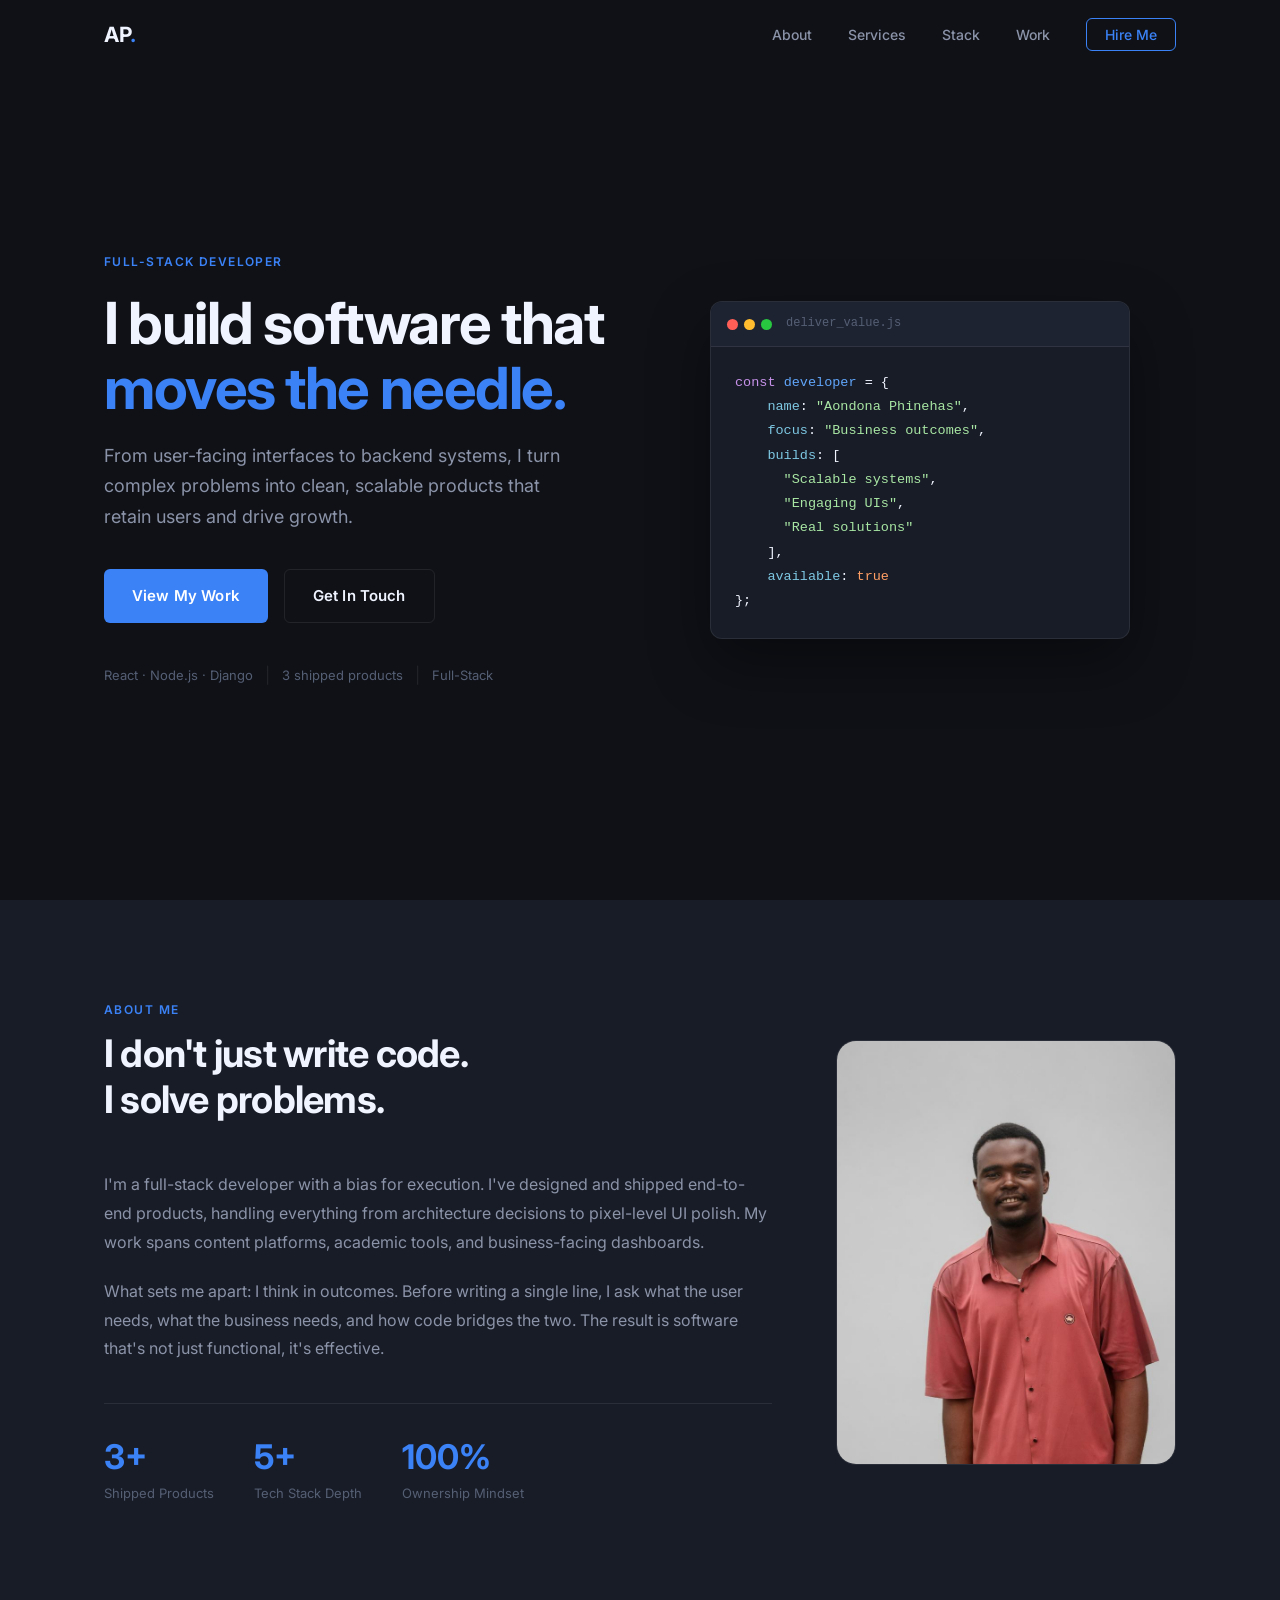
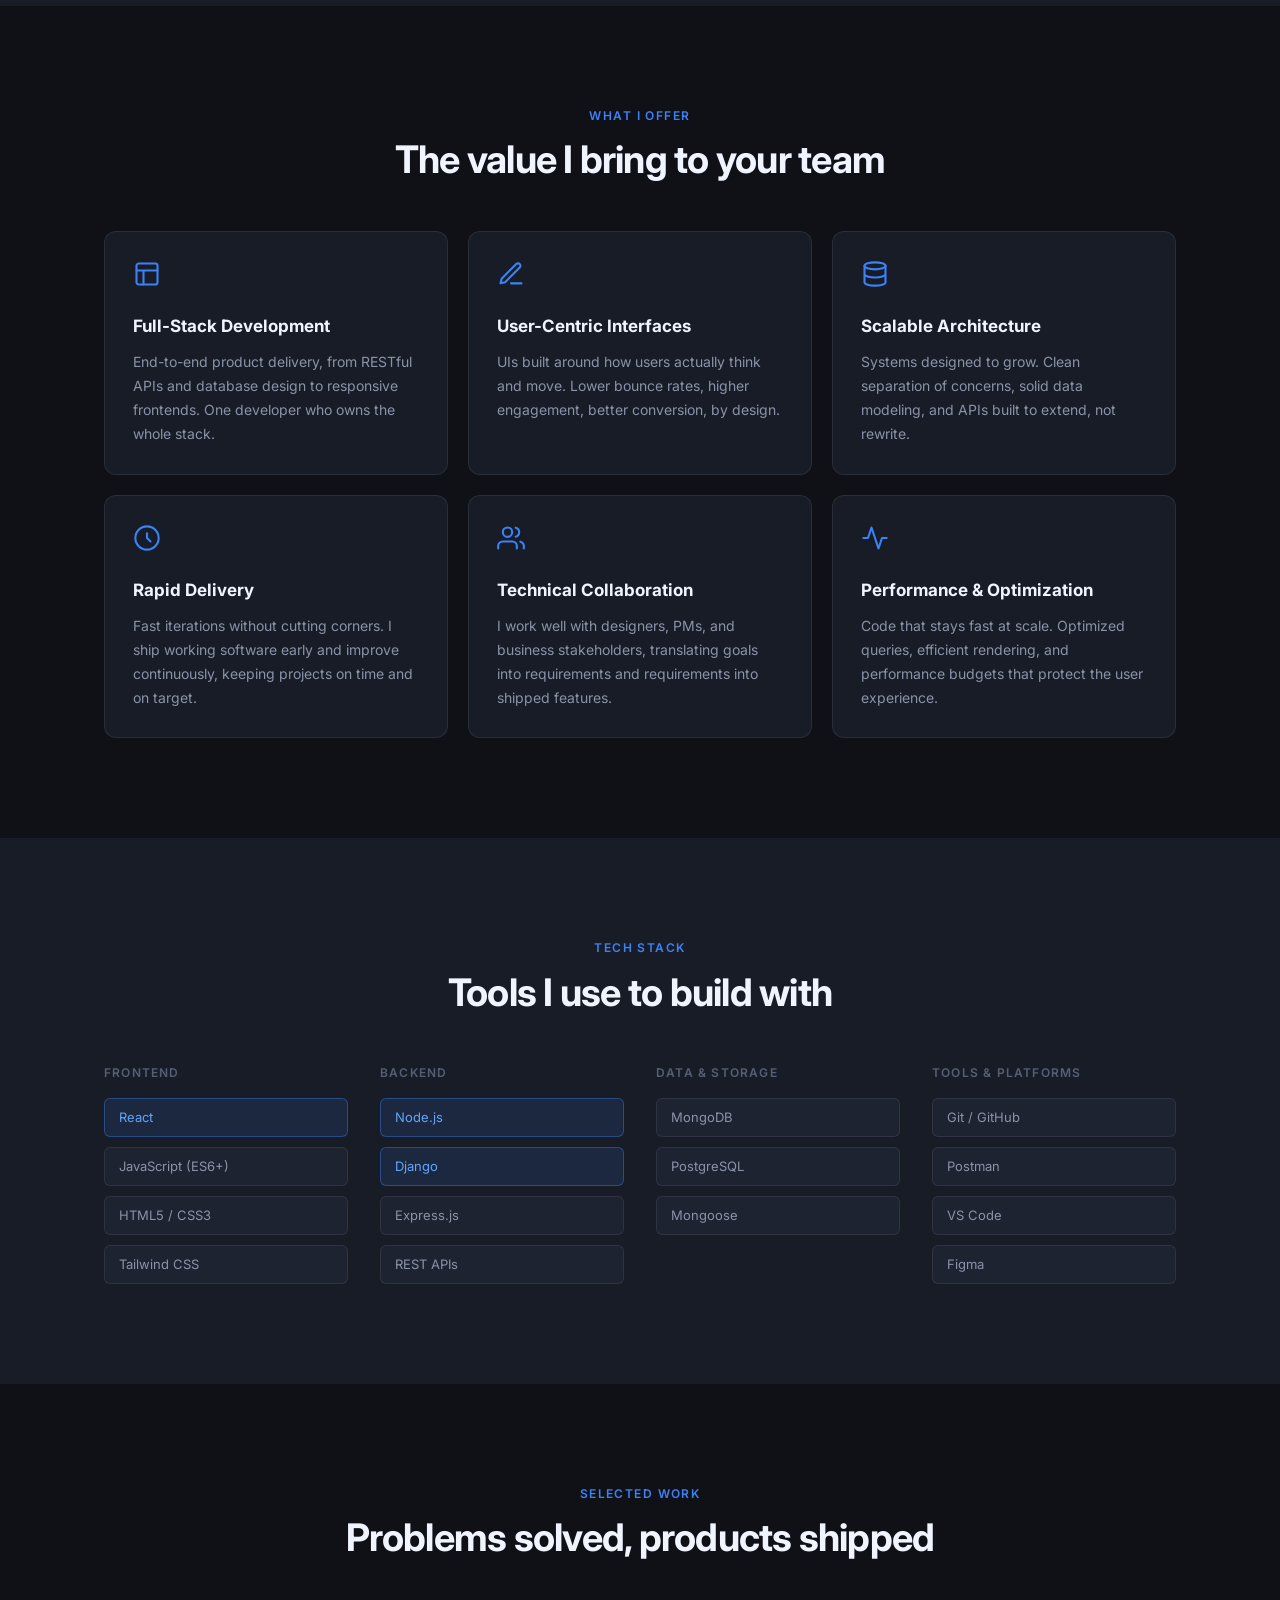
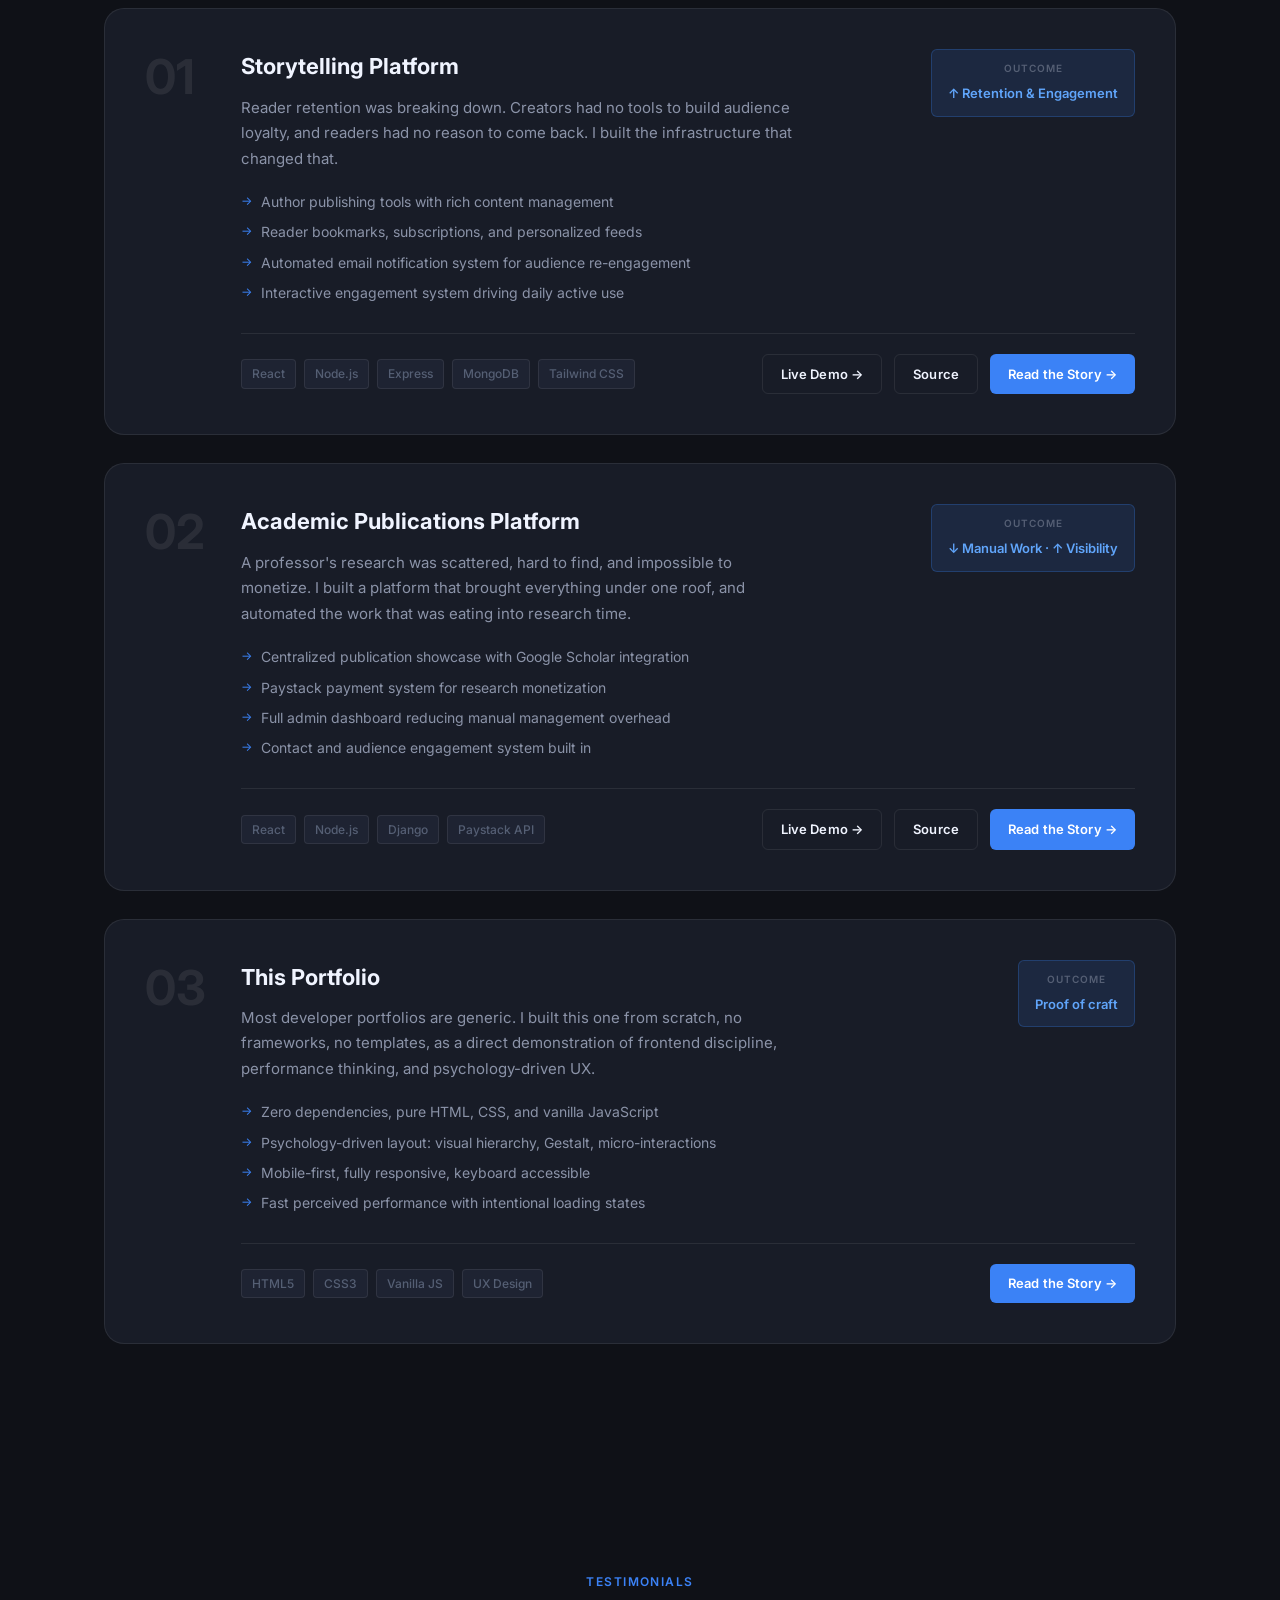
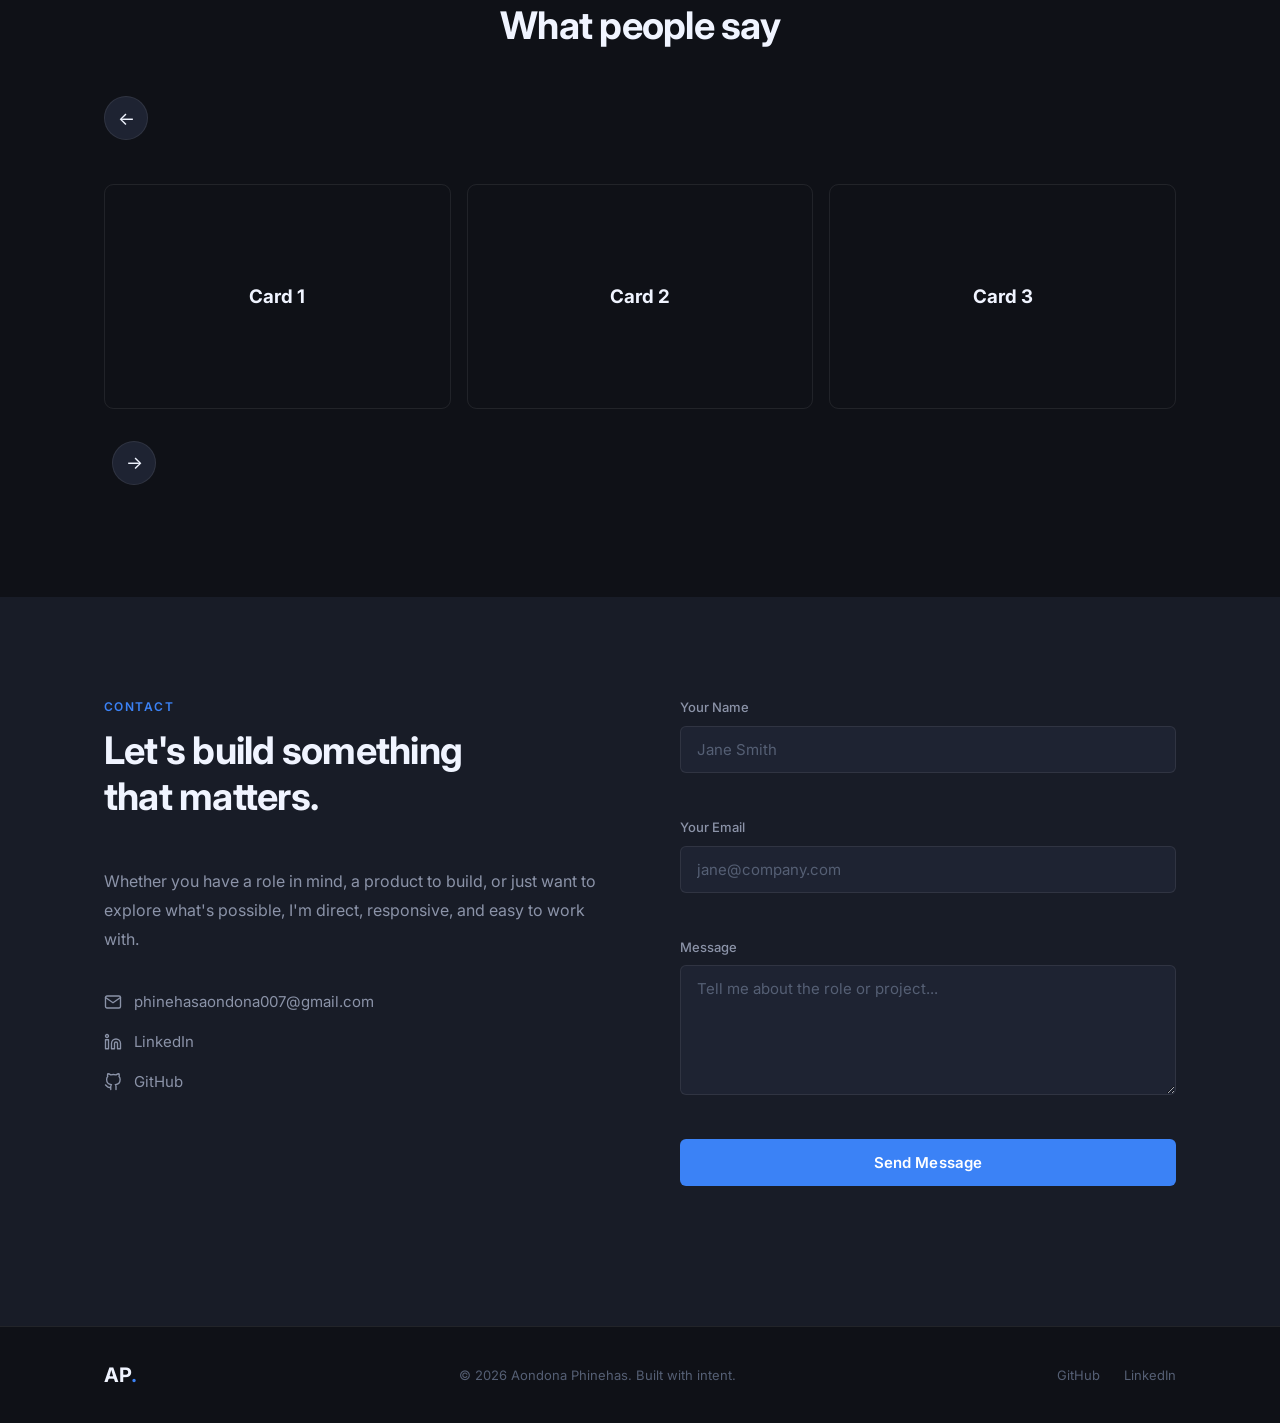
==== commit 8be1c666: "Create project description pages with challenges and solutions for each website built - Session 1 (6" ====
--- a/index.html
+++ b/index.html
@@ -10,7 +10,7 @@
     <link rel="stylesheet" href="../css/styles.css" />
     <link rel="preconnect" href="https://fonts.googleapis.com" />
     <link rel="preconnect" href="https://fonts.gstatic.com" crossorigin />
-    <link href="https://fonts.googleapis.com/css2?family=Inter:wght@400;500;600&family=Syne:wght@700;800&display=swap"
+    <link href="https://fonts.googleapis.com/css2?family=Inter:wght@400;500;600;700;800&display=swap"
         rel="stylesheet" />
 </head>
 
@@ -114,8 +114,7 @@
               <div class="placeholder-initials">AP</div>
               <p class="placeholder-note">Your photo here</p>
             </div> -->
-                    <img src="../assets/profile_pic.jpeg"
-                        style="background-position: cover;background-size: cover; border-radius: 20px;" alt="AP">
+                    <img src="../assets/profile_pic.jpeg" class="about-photo" alt="Portrait of Aondona Phinehas">
                 </div>
             </div>
         </div>
--- a/css/styles.css
+++ b/css/styles.css
@@ -13,7 +13,7 @@
     --color-text-secondary: #8b93a8;
     --color-text-muted: #555f74;
 
-    --font-display: 'Syne', sans-serif;
+    --font-display: 'Inter', sans-serif;
     --font-body: 'Inter', sans-serif;
 
     --radius-sm: 6px;
@@ -100,11 +100,13 @@
 
 .section-heading {
     font-family: var(--font-display);
-    font-size: clamp(28px, 4vw, 40px);
-    font-weight: 800;
+    font-size: clamp(26px, 3.6vw, 38px);
+    font-weight: 700;
     color: var(--color-text-primary);
-    line-height: 1.15;
+    line-height: 1.2;
+    letter-spacing: -0.02em;
     margin-bottom: 48px;
+    overflow-wrap: break-word;
 }
 
 .centered {
@@ -195,8 +197,8 @@
 
 .nav-wordmark {
     font-family: var(--font-display);
-    font-size: 22px;
-    font-weight: 800;
+    font-size: 21px;
+    font-weight: 700;
     color: var(--color-text-primary);
     letter-spacing: -0.02em;
 }
@@ -275,11 +277,12 @@
 
 .hero-headline {
     font-family: var(--font-display);
-    font-size: clamp(36px, 5.5vw, 62px);
-    font-weight: 800;
-    line-height: 1.08;
-    letter-spacing: -0.02em;
+    font-size: clamp(32px, 5vw, 58px);
+    font-weight: 700;
+    line-height: 1.12;
+    letter-spacing: -0.025em;
     margin-bottom: 20px;
+    overflow-wrap: break-word;
 }
 
 .hero-highlight {
@@ -365,15 +368,16 @@
     font-size: 12px;
     color: var(--color-text-muted);
     margin-left: 8px;
-    font-family: 'Courier New', monospace;
+    font-family: ui-monospace, 'SF Mono', 'Cascadia Code', Menlo, Consolas, monospace;
 }
 
 .code-body {
     padding: 24px;
-    font-family: 'Courier New', Courier, monospace;
+    font-family: ui-monospace, 'SF Mono', 'Cascadia Code', Menlo, Consolas, monospace;
     font-size: 13.5px;
     line-height: 1.8;
     overflow-x: auto;
+    -webkit-overflow-scrolling: touch;
 }
 
 code {
@@ -433,8 +437,8 @@
 .stat-number {
     display: block;
     font-family: var(--font-display);
-    font-size: 36px;
-    font-weight: 800;
+    font-size: clamp(28px, 3.5vw, 34px);
+    font-weight: 700;
     color: var(--color-accent);
     line-height: 1;
     margin-bottom: 6px;
@@ -448,6 +452,15 @@
 .about-image-wrap {
     display: flex;
     justify-content: center;
+}
+
+.about-photo {
+    width: 100%;
+    max-width: 340px;
+    aspect-ratio: 4 / 5;
+    object-fit: cover;
+    border-radius: var(--radius-lg);
+    border: 1px solid var(--color-border);
 }
 
 .about-image-placeholder {
@@ -466,7 +479,7 @@
 .placeholder-initials {
     font-family: var(--font-display);
     font-size: 48px;
-    font-weight: 800;
+    font-weight: 700;
     color: var(--color-accent);
 }
 
@@ -598,8 +611,8 @@
 
 .project-number {
     font-family: var(--font-display);
-    font-size: 52px;
-    font-weight: 800;
+    font-size: clamp(36px, 4.5vw, 48px);
+    font-weight: 700;
     color: var(--color-border);
     line-height: 1;
     padding-top: 4px;
@@ -617,8 +630,8 @@
 
 .project-title {
     font-family: var(--font-display);
-    font-size: 24px;
-    font-weight: 800;
+    font-size: 22px;
+    font-weight: 700;
     color: var(--color-text-primary);
     margin-bottom: 10px;
 }
@@ -836,7 +849,7 @@
 .footer-wordmark {
     font-family: var(--font-display);
     font-size: 20px;
-    font-weight: 800;
+    font-weight: 700;
 }
 
 .footer-copy {
@@ -907,15 +920,20 @@
         justify-content: center;
     }
 
-    .hero-visual {
-        display: none;
-    }
-
     .about-grid {
         grid-template-columns: 1fr;
+        gap: 40px;
     }
 
     .about-image-wrap {
+        order: -1;
+    }
+
+    .about-photo {
+        max-width: 260px;
+    }
+
+    .hero-visual {
         display: none;
     }
 
@@ -987,7 +1005,7 @@
     }
 
     .stack-categories {
-        grid-template-columns: 1fr 1fr;
+        grid-template-columns: 1fr;
         gap: 24px;
     }
 
@@ -1014,8 +1032,38 @@
         align-items: flex-start;
     }
 
+    .project-links {
+        width: 100%;
+    }
+
+    .project-links .btn {
+        flex: 1 1 auto;
+        justify-content: center;
+    }
+
     .about-stats {
         gap: 28px;
+    }
+
+    .stat-number {
+        font-size: 28px;
+    }
+
+    .hero {
+        padding: 110px 20px 64px;
+    }
+
+    .hero-actions .btn {
+        width: 100%;
+        justify-content: center;
+    }
+
+    .hero-code-block {
+        max-width: 100%;
+    }
+
+    .code-body {
+        font-size: 12px;
     }
 
     .footer-inner {
@@ -1036,11 +1084,12 @@
     display: flex;
     gap: 1em;
     overflow-x: auto;
-    margin: 3em auto;
+    margin: 2em auto;
     scroll-behavior: smooth;
     anchor-name: --carousel;
     scroll-snap-type: x mandatory;
     scroll-marker-group: after;
+    -webkit-overflow-scrolling: touch;
 }
 
 .carousel::scroll-marker-group {
@@ -1058,11 +1107,11 @@
     content: '\2192';
     border: none;
     background-color: var(--color-accent);
-    font-family: Consolas;
-    font-size: 3em;
-    color: var(--primary-color);
-    height: 60px;
-    width: 60px;
+    font-family: Consolas, monospace;
+    font-size: 1.5em;
+    color: #fff;
+    height: 48px;
+    width: 48px;
     border-radius: 50%;
     padding-bottom: .1em;
     cursor: pointer;
@@ -1087,13 +1136,14 @@
 .card {
     scroll-snap-align: start;
     flex: 0 0 calc((100% - 32px) / 3);
-    height: 12em;
+    min-height: 12em;
     /* background-color: var(--primary-color); */
     padding: 1em;
     border-radius: .5em;
     border: 1px solid var(--color-border);
     text-align: center;
     align-content: center;
+    word-break: break-word;
 }
 
 .card::scroll-marker {
@@ -1111,6 +1161,7 @@
 @media (max-width: 768px) {
     .card {
         flex: 0 0 calc((100% - 16px) / 2);
+        min-height: 9em;
     }
 }
 
@@ -1118,6 +1169,42 @@
 @media (max-width: 640px) {
     .card {
         flex: 0 0 100%;
+    }
+}
+
+/* JS fallback buttons for older browsers */
+.carousel-btn {
+    display: none;
+    align-items: center;
+    justify-content: center;
+    width: 44px;
+    height: 44px;
+    margin: 0 auto 12px;
+    border-radius: 50%;
+    background: var(--color-surface-2);
+    border: 1px solid var(--color-border);
+    color: var(--color-text-primary);
+    font-size: 18px;
+    cursor: pointer;
+    transition: border-color var(--transition-fast), color var(--transition-fast);
+}
+
+.carousel-btn:hover {
+    border-color: var(--color-accent);
+    color: var(--color-accent);
+}
+
+.carousel-btn-prev {
+    margin-right: 8px;
+}
+
+.carousel-btn-next {
+    margin-left: 8px;
+}
+
+@supports not (selector(::scroll-button(right))) {
+    .carousel-btn {
+        display: inline-flex;
     }
 }
 
@@ -1169,12 +1256,13 @@
 
 .case-title {
     font-family: var(--font-display);
-    font-size: clamp(32px, 5vw, 52px);
-    font-weight: 800;
-    line-height: 1.1;
-    letter-spacing: -0.02em;
+    font-size: clamp(28px, 4.5vw, 46px);
+    font-weight: 700;
+    line-height: 1.15;
+    letter-spacing: -0.025em;
     color: var(--color-text-primary);
     margin-bottom: 20px;
+    overflow-wrap: break-word;
 }
 
 .case-summary {
@@ -1229,7 +1317,7 @@
     border: 1px solid rgba(59, 130, 246, 0.3);
     color: var(--color-accent-hover);
     font-family: var(--font-display);
-    font-weight: 800;
+    font-weight: 700;
     font-size: 14px;
     margin-bottom: 20px;
     transition: transform var(--transition-mid);
@@ -1241,8 +1329,8 @@
 
 .case-step-title {
     font-family: var(--font-display);
-    font-size: 24px;
-    font-weight: 800;
+    font-size: 22px;
+    font-weight: 700;
     color: var(--color-text-primary);
     margin-bottom: 18px;
 }
@@ -1252,6 +1340,18 @@
     font-size: 16px;
     line-height: 1.8;
     margin-bottom: 16px;
+    overflow-wrap: break-word;
+}
+
+.case-narrative code {
+    display: inline;
+    font-family: ui-monospace, 'SF Mono', 'Cascadia Code', Menlo, Consolas, monospace;
+    font-size: 0.85em;
+    background: var(--color-surface-2);
+    border: 1px solid var(--color-border);
+    border-radius: 4px;
+    padding: 2px 6px;
+    word-break: break-word;
 }
 
 .case-narrative p:last-child {
@@ -1390,4 +1490,13 @@
         text-align: left;
         align-items: flex-start;
     }
+
+    .case-links .btn {
+        flex: 1 1 auto;
+        justify-content: center;
+    }
+
+    .case-links {
+        width: 100%;
+    }
 }
